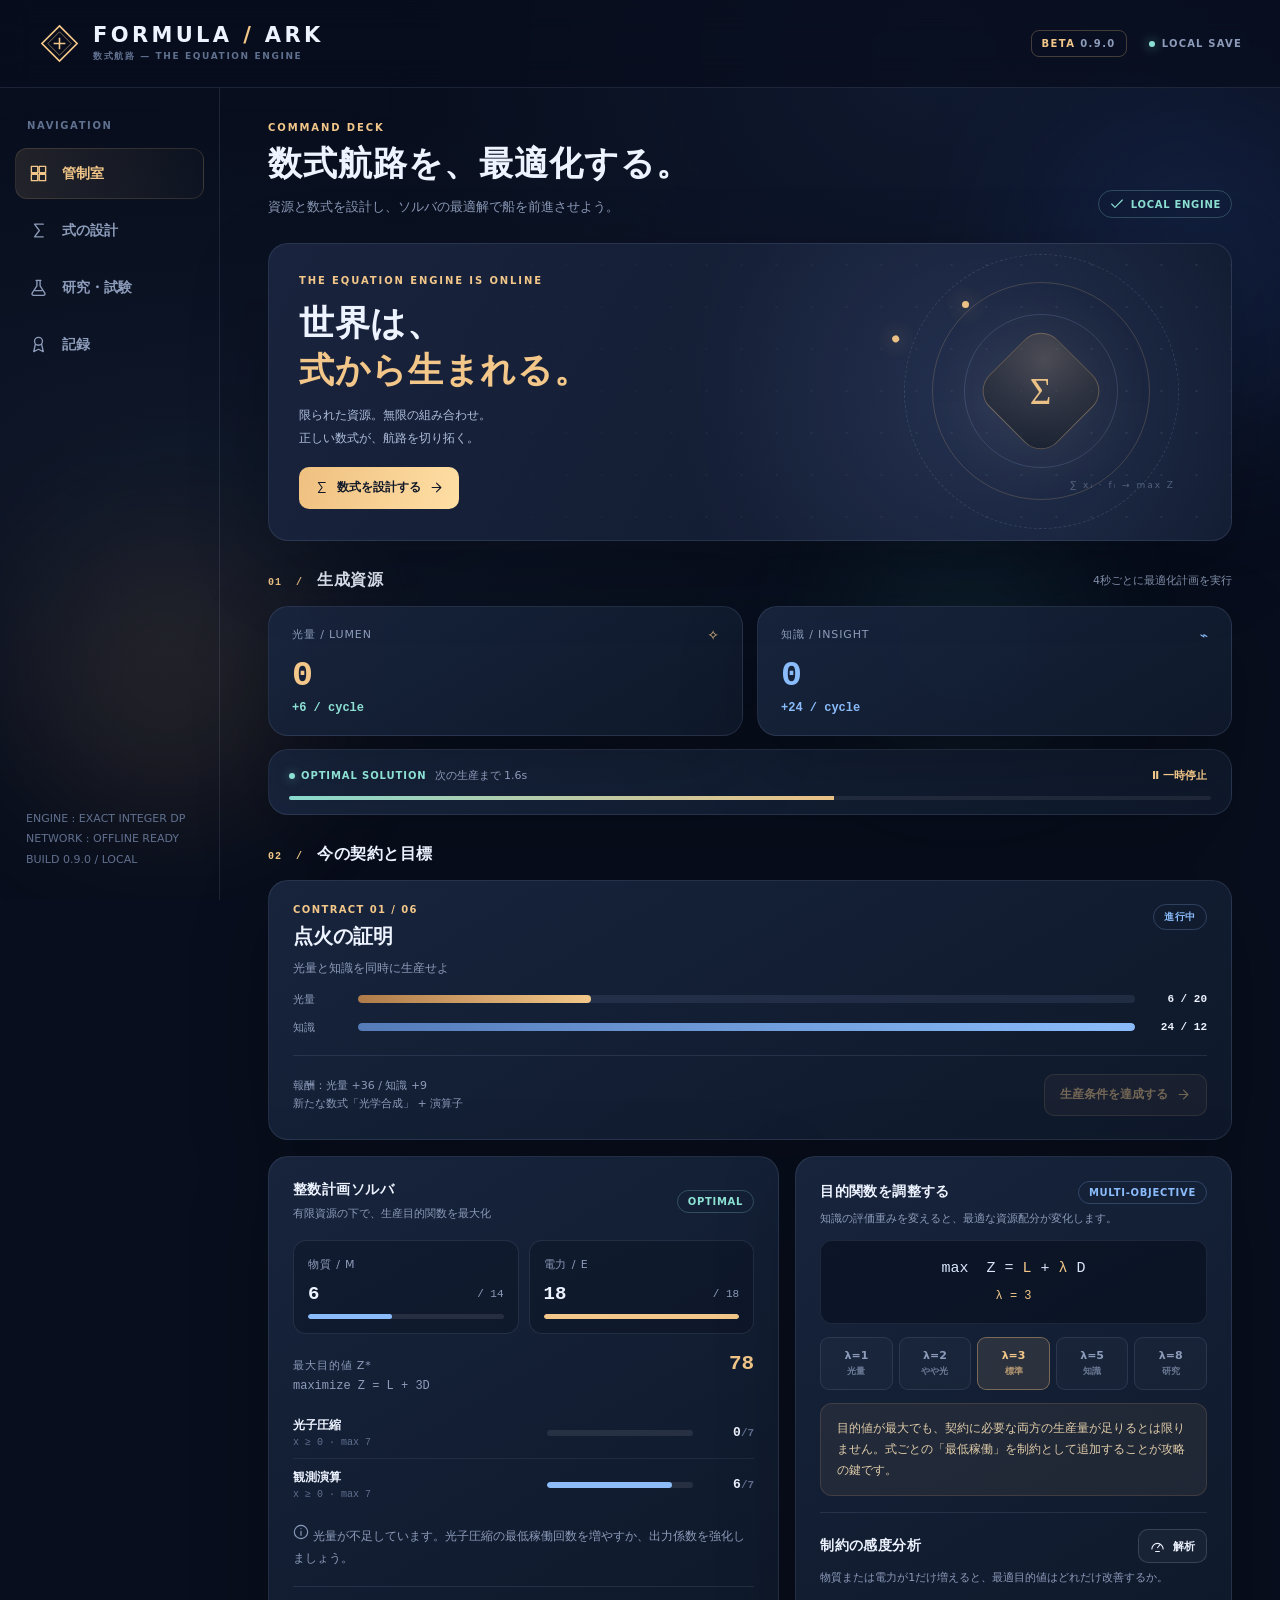
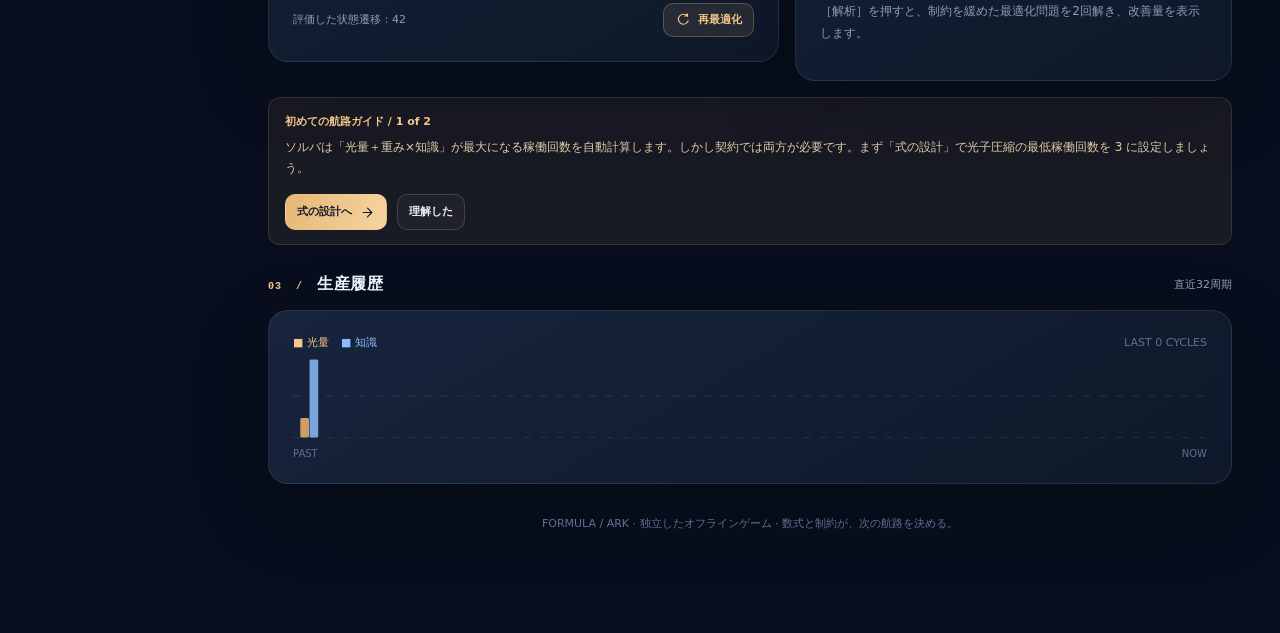
==== index.html @ 07067083 "Add files via upload" ====
<!doctype html>
<html lang="ja">
<head>
  <meta charset="utf-8">
  <meta name="viewport" content="width=device-width, initial-scale=1, viewport-fit=cover">
  <meta name="theme-color" content="#080e1d">
  <meta name="color-scheme" content="dark">
  <meta name="description" content="数式を構築し、整数最適化で生産する。オフラインで遊べる数式設計ゲーム。">
  <link rel="manifest" href="./manifest.webmanifest">
  <link rel="icon" type="image/png" href="./icons/icon-192.png">
  <link rel="apple-touch-icon" href="./icons/apple-touch-icon.png">
  <link rel="stylesheet" href="./styles.css">
  <title>FORMULA / ARK — 数式航路</title>
</head>
<body>
  <div class="ambient" aria-hidden="true"><span></span><span></span><span></span></div>
  <div id="app" class="shell">
    <header class="topbar">
      <div class="brand" aria-label="FORMULA ARK 数式航路">
        <div class="brand-symbol"><svg viewBox="0 0 44 44" fill="none" aria-hidden="true"><path d="M22 4 40 22 22 40 4 22 22 4Z" stroke="currentColor" stroke-width="1.7"/><path d="M22 10 34 22 22 34 10 22 22 10Z" stroke="currentColor" stroke-opacity=".52"/><path d="M22 16v12M16 22h12" stroke="currentColor" stroke-width="1.6"/></svg></div>
        <div class="brand-copy"><strong>FORMULA<span> / </span>ARK</strong><small>数式航路 — THE EQUATION ENGINE</small></div>
      </div>
      <div class="topbar-right"><span class="ver">BETA <span>0.9.0</span></span><span class="sync-status"><span class="sync-led"></span>LOCAL SAVE</span></div>
    </header>
    <div class="layout">
      <nav class="sidebar" id="side-nav" aria-label="メインメニュー"></nav>
      <main class="main" id="view" tabindex="-1"><div class="loading-message">航路を解析しています…</div></main>
    </div>
    <nav class="bottom-nav" id="bottom-nav" aria-label="モバイルメニュー"></nav>
  </div>
  <div id="toast-stack" class="toast-stack" aria-live="polite" aria-atomic="false"></div>
  <div id="overlay-root"></div>
  <script src="./core.js"></script>
  <script src="./main.js"></script>
</body>
</html>
---- styles.css ----
:root{--bg:#080e1d;--panel:#111b30;--panel-hi:#16233a;--panel-deep:#0d1629;--ink:#edf3ff;--muted:#8d9cba;--faint:#60708f;--line:rgba(176,196,239,.12);--gold:#f3c789;--gold-strong:#ffdfaa;--blue:#8abcfb;--mint:#8de0d4;--rose:#f5a4aa;--violet:#c7aeff;--radius:20px;--shadow:0 24px 80px rgba(0,0,0,.24)}
*{box-sizing:border-box}html{scroll-behavior:smooth}body{margin:0;min-height:100svh;background:var(--bg);color:var(--ink);font-family:-apple-system,BlinkMacSystemFont,"Hiragino Kaku Gothic ProN","Yu Gothic",Meiryo,system-ui,sans-serif;font-size:14px;-webkit-font-smoothing:antialiased}button,input{font:inherit}button{cursor:pointer}button:disabled{cursor:not-allowed;opacity:.44}button,a{-webkit-tap-highlight-color:transparent}button:focus-visible,a:focus-visible,input:focus-visible{outline:2px solid var(--gold);outline-offset:3px}::selection{background:rgba(243,199,137,.3)}.ambient{position:fixed;inset:0;pointer-events:none;overflow:hidden;z-index:-1;background:radial-gradient(ellipse at 73% 6%,rgba(64,92,158,.14),transparent 42%),radial-gradient(ellipse at 15% 50%,rgba(56,83,122,.13),transparent 55%)}.ambient span{position:absolute;border-radius:50%;filter:blur(80px);opacity:.17}.ambient span:nth-child(1){width:350px;height:350px;background:#335ab7;top:10%;right:-100px}.ambient span:nth-child(2){width:280px;height:280px;background:#ac8457;bottom:10%;left:2%}.ambient span:nth-child(3){width:170px;height:170px;background:#44c9c8;bottom:20%;right:18%}
.shell{max-width:1490px;margin:0 auto}.topbar{height:88px;padding:0 38px;display:flex;align-items:center;justify-content:space-between;border-bottom:1px solid var(--line);background:rgba(8,14,29,.7);backdrop-filter:blur(16px);position:sticky;top:0;z-index:20}.brand{display:flex;align-items:center;gap:12px}.brand-symbol{width:43px;height:43px;display:grid;place-items:center;color:var(--gold)}.brand-symbol svg{width:43px;height:43px}.brand-copy{display:flex;flex-direction:column;gap:4px}.brand-copy strong{font-size:21px;letter-spacing:.16em;font-weight:750;line-height:1}.brand-copy strong span{color:var(--gold)}.brand-copy small{font-size:9px;font-weight:700;letter-spacing:.18em;color:var(--faint)}.topbar-right{display:flex;gap:22px;align-items:center}.ver{font-size:10px;font-weight:800;color:var(--gold);letter-spacing:.14em;border:1px solid rgba(243,199,137,.25);border-radius:8px;padding:7px 10px}.ver span{color:var(--muted)}.sync-status{display:flex;align-items:center;gap:7px;font-size:10px;letter-spacing:.12em;font-weight:800;color:var(--muted)}.sync-led{width:6px;height:6px;border-radius:100%;background:var(--mint);box-shadow:0 0 12px rgba(141,224,212,.7)}
.layout{display:grid;grid-template-columns:220px minmax(0,1fr);min-height:calc(100svh - 88px)}.sidebar{border-right:1px solid var(--line);padding:32px 15px;position:sticky;top:88px;height:calc(100svh - 88px)}.side-caption{margin:0 12px 17px;font-size:10px;letter-spacing:.16em;color:var(--faint);font-weight:800}.side-link{display:flex;align-items:center;gap:14px;border:1px solid transparent;background:transparent;color:var(--muted);width:100%;text-align:left;border-radius:12px;padding:15px 13px;margin-bottom:6px;font-weight:650;transition:background .2s,color .2s}.side-link svg{width:19px;height:19px}.side-link.active{border-color:rgba(243,199,137,.14);color:var(--gold);background:linear-gradient(90deg,rgba(243,199,137,.11),rgba(243,199,137,.025))}.side-link:not(.active):hover{background:rgba(255,255,255,.04);color:var(--ink)}.side-footer{position:absolute;bottom:30px;left:26px;right:22px;color:var(--faint);font-size:11px;line-height:1.85}.bottom-nav{display:none}.main{min-width:0;padding:34px 35px 100px;max-width:1250px;width:100%}.loading-message{padding:80px 0;color:var(--muted);text-align:center}
.eyebrow{color:var(--gold);font-size:10px;font-weight:800;letter-spacing:.19em;text-transform:uppercase}.page-head{display:flex;justify-content:space-between;align-items:flex-end;gap:16px;margin:0 0 25px}.page-head h1{font-size:clamp(25px,3vw,34px);font-weight:750;letter-spacing:.03em;margin:8px 0 0}.page-head p{margin:9px 0 0;color:var(--muted);font-size:13px;line-height:1.7}.page-head .head-aside{text-align:right}.mono{font-family:ui-monospace,SFMono-Regular,Menlo,Consolas,monospace;font-variant-numeric:tabular-nums}.tiny{font-size:11px}.small{font-size:12px}.muted{color:var(--muted)}.faint{color:var(--faint)}.gold{color:var(--gold)}.blue{color:var(--blue)}.mint{color:var(--mint)}.rose{color:var(--rose)}.right{text-align:right}.label{color:var(--muted);font-size:11px;letter-spacing:.08em}.caption{color:var(--muted);font-size:12px;line-height:1.75}.section-title{display:flex;justify-content:space-between;align-items:center;gap:10px;margin:29px 0 15px}.section-title h2{font-size:16px;letter-spacing:.035em;font-weight:720;margin:0}.section-title .index{color:var(--gold);font-size:10px;font-family:ui-monospace,monospace;letter-spacing:.1em}.section-title>small{color:var(--muted);font-size:11px}.flex{display:flex}.between{justify-content:space-between}.center{align-items:center}.gap8{gap:8px}.gap12{gap:12px}.wrap{flex-wrap:wrap}.divider{height:1px;background:var(--line);margin:16px 0}.pill{display:inline-flex;align-items:center;gap:6px;border-radius:100px;padding:5px 10px;border:1px solid rgba(243,199,137,.2);font-weight:700;font-size:10px;color:var(--gold);letter-spacing:.07em}.pill.cool{color:var(--blue);border-color:rgba(138,188,251,.24)}.pill.good{color:var(--mint);border-color:rgba(141,224,212,.25)}.pill.warn{color:var(--rose);border-color:rgba(245,164,170,.25)}
.panel{background:linear-gradient(150deg,rgba(25,38,63,.92),rgba(15,25,43,.92));border:1px solid var(--line);border-radius:var(--radius);box-shadow:var(--shadow);overflow:hidden}.panel-inner{padding:22px}.panel-title{margin:0;font-size:14px;font-weight:720;letter-spacing:.03em}.panel-sub{color:var(--muted);font-size:11px;line-height:1.6;margin-top:6px}.split{display:grid;grid-template-columns:1.17fr 1fr;gap:16px}.grid-2{display:grid;grid-template-columns:repeat(2,minmax(0,1fr));gap:14px}.grid-3{display:grid;grid-template-columns:repeat(3,minmax(0,1fr));gap:14px}.stat-card{padding:20px 23px}.stat-card .stat-value{font-size:clamp(25px,3vw,35px);font-weight:750;letter-spacing:-.035em;line-height:1.22;margin:12px 0 4px;white-space:nowrap;overflow:hidden;text-overflow:ellipsis}.stat-hero{font-size:26px;font-weight:750;line-height:1.3;letter-spacing:-.02em}.stat-card .rate{font-size:12px;color:var(--mint);font-weight:700}.stat-card .rate.data{color:var(--blue)}
.hero{min-height:276px;display:flex;position:relative;isolation:isolate;background:radial-gradient(circle at 75% 53%,rgba(88,109,167,.27),transparent 42%),linear-gradient(119deg,#19233d 0%,#111b30 75%);overflow:hidden}.hero:before{content:"";position:absolute;inset:0;background-image:radial-gradient(circle,#c9d5ee 1px,transparent 1.3px);background-size:35px 42px;opacity:.09;mask-image:linear-gradient(to right,transparent,black)}.hero-content{padding:31px 30px;position:relative;z-index:2;max-width:62%;display:flex;flex-direction:column;align-items:flex-start}.hero h1{font-size:clamp(24px,2.7vw,35px);line-height:1.36;letter-spacing:.02em;margin:14px 0 10px;font-weight:740}.hero h1 span{color:var(--gold)}.hero p{font-size:12px;color:#afbfdd;line-height:1.9;margin:0 0 17px}.orbit{position:absolute;width:310px;height:310px;right:8px;top:-8px;display:grid;place-items:center;opacity:.96}.orbit-ring{border:1px solid rgba(172,197,243,.17);border-radius:50%;position:absolute;animation:orbitturn 35s linear infinite}.orbit-ring.r1{width:275px;height:275px;transform:rotate(-28deg);border-style:dashed}.orbit-ring.r2{width:218px;height:218px;border-color:rgba(243,199,137,.2);animation-duration:24s;animation-direction:reverse}.orbit-ring.r3{width:154px;height:154px;border-color:rgba(172,197,243,.18)}.orbit-ring.r2:before,.orbit-ring.r1:after{content:"";position:absolute;width:7px;height:7px;border-radius:50%;background:var(--gold);top:18px;left:29px;box-shadow:0 0 20px rgba(243,199,137,.9)}.orbit-core{height:96px;width:96px;display:grid;place-items:center;border-radius:23px;border:1px solid rgba(243,199,137,.32);background:radial-gradient(circle at 30% 24%,rgba(243,199,137,.21),rgba(15,25,43,.93));transform:rotate(45deg);box-shadow:0 0 85px rgba(243,199,137,.13),inset 0 0 40px rgba(243,199,137,.05)}.orbit-core b{transform:rotate(-45deg);font-size:37px;color:var(--gold);font-weight:400;font-family:Georgia,serif}.orbit-small{position:absolute;bottom:56px;right:21px;color:rgba(198,218,250,.35);font-size:9px;letter-spacing:.22em}.hero-button{color:#101829!important;background:linear-gradient(110deg,#efc080,#ffdfa5)!important;border:0!important;font-weight:800!important}.hero-button:hover{filter:brightness(1.07)}@keyframes orbitturn{to{transform:rotate(360deg)}}
.btn{border:1px solid rgba(185,201,230,.2);background:rgba(255,255,255,.035);border-radius:10px;color:var(--ink);font-size:12px;font-weight:680;padding:11px 15px;min-height:42px;display:inline-flex;align-items:center;justify-content:center;gap:8px;transition:.18s background,.18s transform,.18s border-color}.btn:hover:not(:disabled){background:rgba(255,255,255,.08);border-color:rgba(243,199,137,.35);transform:translateY(-1px)}.btn:active{transform:translateY(0)}.btn.primary{background:linear-gradient(110deg,#e6b777,#f6d49e);color:#11192a;border-color:transparent}.btn.primary:hover{background:#ffe0aa}.btn.soft{background:rgba(243,199,137,.1);color:var(--gold);border-color:rgba(243,199,137,.26)}.btn.danger{color:var(--rose);border-color:rgba(245,164,170,.3)}.btn.sm{min-height:34px;padding:7px 11px;font-size:11px}.btn.full{width:100%}.btn-icon{width:16px;height:16px;stroke:currentColor;flex:none}.btn .btn-icon{width:15px;height:15px}.mini-action{border:0;background:transparent;color:var(--gold);font-size:11px;font-weight:700;cursor:pointer;padding:4px}.mini-action:hover{text-decoration:underline}.tick-progress{background:rgba(255,255,255,.07);height:4px;border-radius:100px;overflow:hidden}.tick-progress>div{height:100%;width:0;background:linear-gradient(to right,var(--mint),var(--gold));transition:width .12s linear}.contract{padding:23px 24px}.contract-header{display:flex;gap:14px;align-items:flex-start;justify-content:space-between}.mission-step{color:var(--gold);font-weight:800;font-size:10px;letter-spacing:.14em}.mission-title{font-size:20px;font-weight:750;margin:8px 0 8px}.mission-desc{color:var(--muted);font-size:12px;line-height:1.7}.progress-row{display:grid;grid-template-columns:55px 1fr auto;align-items:center;gap:10px;margin:13px 0 8px}.progress-row .progress-name{font-size:11px;color:var(--muted)}.progress-track{height:8px;border-radius:20px;background:rgba(180,202,255,.095);overflow:hidden}.progress-fill{display:block;background:linear-gradient(90deg,#af7b49,var(--gold));height:100%;border-radius:inherit;transition:width .25s}.progress-fill.bluefill{background:linear-gradient(90deg,#557bb9,var(--blue))}.progress-value{font-size:11px;color:var(--ink);font-weight:650;font-variant-numeric:tabular-nums;min-width:62px;text-align:right}.contract-claim{display:flex;justify-content:space-between;align-items:center;gap:15px;margin-top:20px;padding-top:18px;border-top:1px solid var(--line)}.contract-claim .rewards{font-size:11px;color:var(--muted);line-height:1.65}.contract-done{background:rgba(141,224,212,.07);border:1px solid rgba(141,224,212,.22);padding:11px 13px;color:var(--mint);border-radius:11px;font-size:12px;line-height:1.6}.explanation{padding:14px 16px;background:rgba(243,199,137,.065);border:1px solid rgba(243,199,137,.14);border-radius:12px;color:#e0cda9;font-size:12px;line-height:1.75}.explanation .title{color:var(--gold);font-weight:800;font-size:11px;margin-bottom:6px}
.budget{display:grid;grid-template-columns:1fr 1fr;gap:10px;margin:18px 0}.budget-chip{padding:14px;border:1px solid var(--line);border-radius:13px;background:rgba(7,13,24,.26)}.budget-chip .big{display:flex;justify-content:space-between;align-items:center;margin:11px 0 9px;font-size:19px;font-weight:750}.budget-chip .big small{font-size:11px;color:var(--muted);font-weight:400}.small-track{height:5px;background:rgba(255,255,255,.09);border-radius:8px;overflow:hidden}.small-track b{display:block;height:100%;border-radius:8px;background:var(--blue)}.budget-chip:nth-child(2) .small-track b{background:var(--gold)}.plan-headline{display:flex;justify-content:space-between;align-items:baseline;margin-bottom:4px;gap:10px}.score{color:var(--gold);font-size:21px;font-weight:800}.plan-list{margin-top:14px}.plan-line{display:grid;grid-template-columns:minmax(0,1fr) minmax(55px,.6fr) 50px;gap:11px;align-items:center;padding:10px 0;border-bottom:1px solid rgba(197,211,242,.075)}.plan-line:last-child{border:0}.plan-line .formula-name{font-size:12px;font-weight:680;white-space:nowrap;overflow:hidden;text-overflow:ellipsis}.plan-line .formula-sub{font-size:10px;color:var(--faint);margin-top:3px}.planbar{height:6px;border-radius:20px;background:rgba(255,255,255,.085);overflow:hidden}.planbar b{display:block;height:100%;background:var(--bar-color,var(--gold));border-radius:inherit}.plan-num{text-align:right;font-size:13px;font-weight:800}.opt-badge{display:flex;gap:6px;align-items:center;font-size:10px;color:var(--mint);font-weight:800;letter-spacing:.09em}.opt-badge:before{content:"";width:6px;height:6px;background:var(--mint);border-radius:50%;box-shadow:0 0 10px rgba(141,224,212,.5)}.weight-tabs{display:grid;grid-template-columns:repeat(5,1fr);gap:6px;margin:13px 0}.weight-chip{padding:11px 6px;text-align:center;border-radius:9px;background:rgba(255,255,255,.025);border:1px solid var(--line);color:var(--muted);font-size:11px;font-weight:700;min-height:44px}.weight-chip.active{color:var(--gold);background:rgba(243,199,137,.11);border-color:rgba(243,199,137,.38)}.weight-chip small{display:block;font-size:9px;margin-top:3px;opacity:.7}.hint{margin-top:14px;color:var(--muted);font-size:12px;line-height:1.8}.chart-box{height:94px;padding:2px 0 0}.chart-svg{width:100%;height:100%}.history-labels{display:flex;justify-content:space-between;color:var(--faint);font-size:10px;margin-top:4px}.margin-line{display:grid;grid-template-columns:1fr 1fr;gap:10px;margin:10px 0}.margin-stat{border:1px solid var(--line);background:rgba(7,13,24,.25);border-radius:12px;padding:14px}.margin-stat strong{font-size:23px;display:block;margin:5px 0;color:var(--gold)}
.formula-layout{display:grid;grid-template-columns:minmax(0,.88fr) minmax(0,1.12fr);gap:18px;align-items:start}.formula-list{display:grid;gap:9px}.formula-choice{position:relative;display:flex;align-items:center;gap:13px;width:100%;text-align:left;border-radius:15px;border:1px solid var(--line);background:linear-gradient(120deg,rgba(24,38,63,.75),rgba(15,24,43,.85));color:var(--ink);padding:13px 14px;min-height:79px}.formula-choice.active{border-color:rgba(243,199,137,.53);box-shadow:inset 0 0 25px rgba(243,199,137,.045)}.formula-choice.locked{opacity:.46}.formula-sigil{width:49px;height:49px;border-radius:13px;display:grid;place-items:center;background:var(--sigil-bg);font-size:29px;flex:none;color:var(--sigil-color);font-family:Georgia,serif;border:1px solid rgba(255,255,255,.06)}.formula-choice .choice-name{font-size:14px;font-weight:750}.formula-choice .choice-en{font-size:9px;color:var(--faint);margin-top:4px;letter-spacing:.13em}.formula-choice .choice-stat{margin-left:auto;text-align:right}.formula-choice .choice-stat strong{font-size:17px;color:var(--gold)}.formula-choice .choice-stat small{display:block;color:var(--muted);font-size:10px}.editor-top{padding:22px 23px 16px;background:radial-gradient(circle at 90% 0%,rgba(243,199,137,.07),transparent 50%)}.editor-head{display:flex;gap:14px;align-items:center}.editor-sigil{width:62px;height:62px;border-radius:17px;display:grid;place-items:center;background:var(--sigil-bg);color:var(--sigil-color);font-family:Georgia,serif;font-size:36px;border:1px solid rgba(255,255,255,.08)}.editor-head h2{font-size:21px;margin:5px 0 4px}.equation{margin:17px 0 0;padding:14px 10px;border-radius:12px;background:rgba(7,14,26,.55);border:1px solid rgba(181,203,245,.1);font:15px/1.8 ui-monospace,SFMono-Regular,Consolas,monospace;text-align:center;overflow-wrap:anywhere;color:#dae6fc}.equation span{color:var(--gold)}.formula-editor{padding:19px 22px 23px}.min-control{display:flex;justify-content:space-between;align-items:center;gap:10px;padding:12px 0}.stepper{display:flex;align-items:center;gap:6px;background:rgba(5,10,22,.44);border-radius:11px;border:1px solid var(--line);padding:4px}.stepper button{border:0;background:rgba(255,255,255,.07);height:34px;width:34px;border-radius:7px;color:var(--ink);font-size:18px}.stepper button:hover{background:rgba(243,199,137,.15)}.stepper strong{display:block;min-width:33px;text-align:center}.metrics-table{display:grid;grid-template-columns:1fr 1fr;gap:9px;margin:12px 0 16px}.metric{background:rgba(7,14,26,.36);border:1px solid var(--line);border-radius:11px;padding:11px 13px}.metric span{display:block;color:var(--muted);font-size:10px;margin-bottom:6px}.metric strong{font-size:17px}.chip-slots{display:grid;grid-template-columns:repeat(3,minmax(0,1fr));gap:9px;margin-top:14px}.slot{border:1px dashed rgba(243,199,137,.28);min-height:81px;background:rgba(243,199,137,.03);border-radius:12px;color:var(--gold);padding:9px;text-align:center;display:flex;flex-direction:column;justify-content:center;align-items:center;gap:6px;font-size:11px;font-weight:700}.slot.filled{border-style:solid;background:rgba(243,199,137,.09)}.slot.locked{opacity:.3;border-color:var(--line);pointer-events:none}.slot .slot-label{color:var(--faint);font-size:9px}.inventory{display:grid;grid-template-columns:repeat(2,minmax(0,1fr));gap:10px}.chip-item{min-height:102px;text-align:left;border-radius:12px;border:1px solid var(--line);padding:13px;background:rgba(10,20,34,.45);color:var(--ink)}.chip-item:hover:not(:disabled){border-color:rgba(243,199,137,.35);background:rgba(243,199,137,.05)}.chip-item .chip-head{display:flex;align-items:flex-start;justify-content:space-between;gap:4px}.chip-item strong{font-size:12px;line-height:1.4}.chip-item .symbol{font:17px ui-monospace,monospace;color:var(--gold);margin-bottom:7px}.chip-item .description{color:var(--muted);font-size:10px;line-height:1.5;margin-top:5px}.chip-qty{color:var(--mint);font-size:10px;white-space:nowrap}.chip-item.unowned{opacity:.35}.formula-how{margin-top:19px}.formula-how p{line-height:1.8;margin:6px 0;color:var(--muted);font-size:12px}
.research-grid{display:grid;grid-template-columns:repeat(2,minmax(0,1fr));gap:14px}.research-card{padding:20px;display:flex;flex-direction:column;gap:11px}.research-header{display:flex;align-items:center;justify-content:space-between}.research-icon{font-size:23px;color:var(--gold)}.research-lvl{font-size:11px;color:var(--muted)}.research-card h3{font-size:16px;margin:0}.research-card p{color:var(--muted);font-size:12px;line-height:1.7;margin:0;min-height:38px}.research-card .bottom{display:flex;justify-content:space-between;align-items:center;gap:8px;margin-top:auto}.price{font-size:12px;color:var(--gold);font-weight:720;line-height:1.8}.price .data{color:var(--blue)}.trial-list{display:grid;gap:12px}.trial-card{padding:18px 21px}.trial-top{display:flex;justify-content:space-between;gap:12px;align-items:flex-start}.trial-card h3{font-size:15px;margin:6px 0}.trial-body{display:grid;grid-template-columns:1fr auto;gap:12px;align-items:center;margin-top:14px}.trial-values{display:flex;flex-wrap:wrap;gap:7px}.trial-values span{border:1px solid var(--line);background:rgba(7,14,25,.35);border-radius:7px;padding:7px 9px;font-size:11px;color:var(--muted)}.trial-values b{color:var(--ink)}
.archive-grid{display:grid;grid-template-columns:repeat(3,minmax(0,1fr));gap:12px}.archive-stat{padding:23px}.archive-stat strong{display:block;font-size:26px;color:var(--gold);margin-top:9px}.achievements{display:grid;grid-template-columns:repeat(3,minmax(0,1fr));gap:9px}.achievement{border:1px solid var(--line);border-radius:12px;padding:14px;min-height:119px;background:rgba(255,255,255,.02)}.achievement.earned{background:rgba(243,199,137,.065);border-color:rgba(243,199,137,.2)}.achievement .ach-symbol{font-size:20px;color:var(--gold);margin-bottom:8px}.achievement:not(.earned) .ach-symbol{color:var(--faint)}.achievement strong{font-size:12px;display:block}.achievement p{font-size:10px;color:var(--muted);line-height:1.5;margin:5px 0 0}.activity{list-style:none;margin:0;padding:0}.activity li{display:flex;gap:13px;padding:13px 0;border-bottom:1px solid var(--line);font-size:12px;color:var(--muted);line-height:1.65}.activity li:last-child{border-bottom:0}.activity li:before{content:'◈';color:var(--gold);font-size:12px}.guide{padding:21px 23px}.guide-step{display:flex;align-items:flex-start;gap:13px;padding:13px 0;border-bottom:1px solid var(--line)}.guide-step:last-child{border:0}.guide-number{width:28px;height:28px;display:grid;place-items:center;border-radius:9px;background:rgba(243,199,137,.12);color:var(--gold);font-weight:800;flex:none}.guide-step strong{font-size:13px}.guide-step p{color:var(--muted);font-size:11px;line-height:1.75;margin:4px 0 0}.danger-zone{padding:20px;border:1px solid rgba(245,164,170,.18);border-radius:15px;background:rgba(245,164,170,.03)}.danger-zone p{color:var(--muted);font-size:12px;line-height:1.6;margin:7px 0 15px}.footer-note{color:var(--faint);font-size:11px;line-height:1.8;margin-top:30px;text-align:center}
.toast-stack{position:fixed;bottom:22px;right:25px;z-index:60;display:grid;gap:8px;pointer-events:none}.toast{background:#24354a;border:1px solid rgba(243,199,137,.35);padding:14px 18px;color:var(--ink);border-radius:12px;box-shadow:0 12px 50px #0009;font-size:12px;line-height:1.7;max-width:360px;animation:toastIn .2s ease both}.toast.success{border-color:rgba(141,224,212,.35)}.toast.error{border-color:rgba(245,164,170,.45)}@keyframes toastIn{from{transform:translateY(10px);opacity:0}to{transform:translateY(0);opacity:1}}.overlay{position:fixed;inset:0;z-index:80;background:rgba(2,6,15,.72);backdrop-filter:blur(7px);display:flex;align-items:center;justify-content:center;padding:20px}.modal{width:min(550px,100%);max-height:min(85svh,750px);overflow:auto;background:#172238;border:1px solid rgba(243,199,137,.2);border-radius:20px;padding:23px;box-shadow:0 30px 150px #000a}.modal-header{display:flex;justify-content:space-between;align-items:center;gap:12px}.modal h2{margin:8px 0 8px;font-size:21px}.modal-close{height:36px;width:36px;border-radius:10px;border:1px solid var(--line);background:transparent;color:var(--ink);font-size:19px}.modal-chip-list{display:grid;gap:9px;margin:19px 0}.modal-chip{display:flex;align-items:center;justify-content:space-between;gap:12px;width:100%;background:rgba(255,255,255,.025);border:1px solid var(--line);border-radius:11px;padding:13px;color:var(--ink);text-align:left}.modal-chip:hover:not(:disabled){background:rgba(243,199,137,.09)}.modal-chip b{display:block;font-size:13px}.modal-chip p{font-size:11px;color:var(--muted);margin:5px 0 0;line-height:1.6}.modal-chip .chip-mark{font-size:18px;color:var(--gold);min-width:44px;text-align:right}.tutorial-cta{display:flex;gap:10px;margin-top:15px;flex-wrap:wrap}.trial-result{padding:12px;background:rgba(141,224,212,.08);border:1px solid rgba(141,224,212,.18);border-radius:11px;color:var(--mint);margin:13px 0;font-size:12px}
@media(min-width:1260px){.main{padding-left:48px;padding-right:48px}.hero{min-height:289px}.orbit{right:35px}.panel-inner{padding:24px}}
@media(max-width:1050px){.layout{grid-template-columns:72px minmax(0,1fr)}.sidebar{padding:24px 9px}.side-caption,.side-footer,.side-link span{display:none}.side-link{justify-content:center;padding:14px 0;gap:0}.main{padding:28px 24px 100px}.topbar{padding:0 24px}.orbit{right:-35px}.split{grid-template-columns:1fr 1fr}}
@media(max-width:740px){.topbar{height:67px;padding:0 16px}.brand-symbol,.brand-symbol svg{width:36px;height:36px}.brand{gap:8px}.brand-copy strong{font-size:17px;letter-spacing:.13em}.brand-copy small{font-size:7px;letter-spacing:.1em}.topbar-right{gap:9px}.sync-status{display:none}.ver{font-size:9px;padding:5px 7px}.layout{display:block;min-height:calc(100svh - 67px)}.sidebar{display:none}.main{padding:23px 14px calc(116px + env(safe-area-inset-bottom,0px))}.bottom-nav{display:grid;grid-template-columns:repeat(4,1fr);position:fixed;bottom:0;left:0;right:0;z-index:40;height:calc(69px + env(safe-area-inset-bottom,0px));padding:6px 7px env(safe-area-inset-bottom,0px);border-top:1px solid rgba(180,203,245,.14);background:rgba(10,17,33,.95);backdrop-filter:blur(22px)}.bottom-link{border:0;border-radius:10px;background:transparent;color:var(--muted);display:flex;flex-direction:column;align-items:center;justify-content:center;gap:3px;font-size:10px;font-weight:700}.bottom-link.active{color:var(--gold);background:rgba(243,199,137,.08)}.bottom-link svg{height:21px;width:21px}.page-head{margin-bottom:18px}.page-head h1{font-size:26px}.page-head .head-aside{display:none}.hero{min-height:240px}.hero-content{padding:24px 21px;max-width:72%}.hero h1{font-size:24px}.hero p{font-size:11px}.orbit{width:250px;height:250px;right:-102px;top:3px;opacity:.7}.orbit-ring.r1{width:230px;height:230px}.orbit-ring.r2{width:177px;height:177px}.orbit-ring.r3{width:125px;height:125px}.orbit-core{height:76px;width:76px}.orbit-small{display:none}.split{grid-template-columns:1fr}.section-title{margin:24px 0 12px}.stat-card{padding:16px}.stat-card .stat-value{font-size:27px}.panel-inner{padding:19px}.formula-layout{grid-template-columns:1fr}.formula-list{display:grid;grid-template-columns:repeat(2,minmax(0,1fr));gap:8px}.formula-choice{padding:10px;gap:8px;min-height:70px}.formula-sigil{height:38px;width:38px;font-size:22px}.formula-choice .choice-name{font-size:12px}.formula-choice .choice-en{font-size:7px}.formula-choice .choice-stat{display:none}.research-grid{grid-template-columns:1fr}.achievements{grid-template-columns:repeat(2,minmax(0,1fr))}.archive-grid{grid-template-columns:repeat(3,minmax(0,1fr));gap:8px}.archive-stat{padding:14px 10px}.archive-stat strong{font-size:19px}.trial-body{grid-template-columns:1fr}.trial-body .btn{width:100%}.toast-stack{left:13px;right:13px;bottom:calc(83px + env(safe-area-inset-bottom,0px))}.toast{max-width:100%}}
@media(max-width:370px){.main{padding-left:10px;padding-right:10px}.hero-content{max-width:78%}.hero h1{font-size:21px}.stat-card .stat-value{font-size:23px}.weight-tabs{gap:3px}.weight-chip{font-size:10px;padding:9px 3px}.formula-choice{gap:6px}.formula-choice .choice-en{font-size:6.5px}.chip-slots{gap:5px}.slot{padding:7px 3px;font-size:10px}.inventory{grid-template-columns:1fr 1fr}}
@media(prefers-reduced-motion:reduce){*,*:before,*:after{animation:none!important;scroll-behavior:auto!important;transition:none!important}}
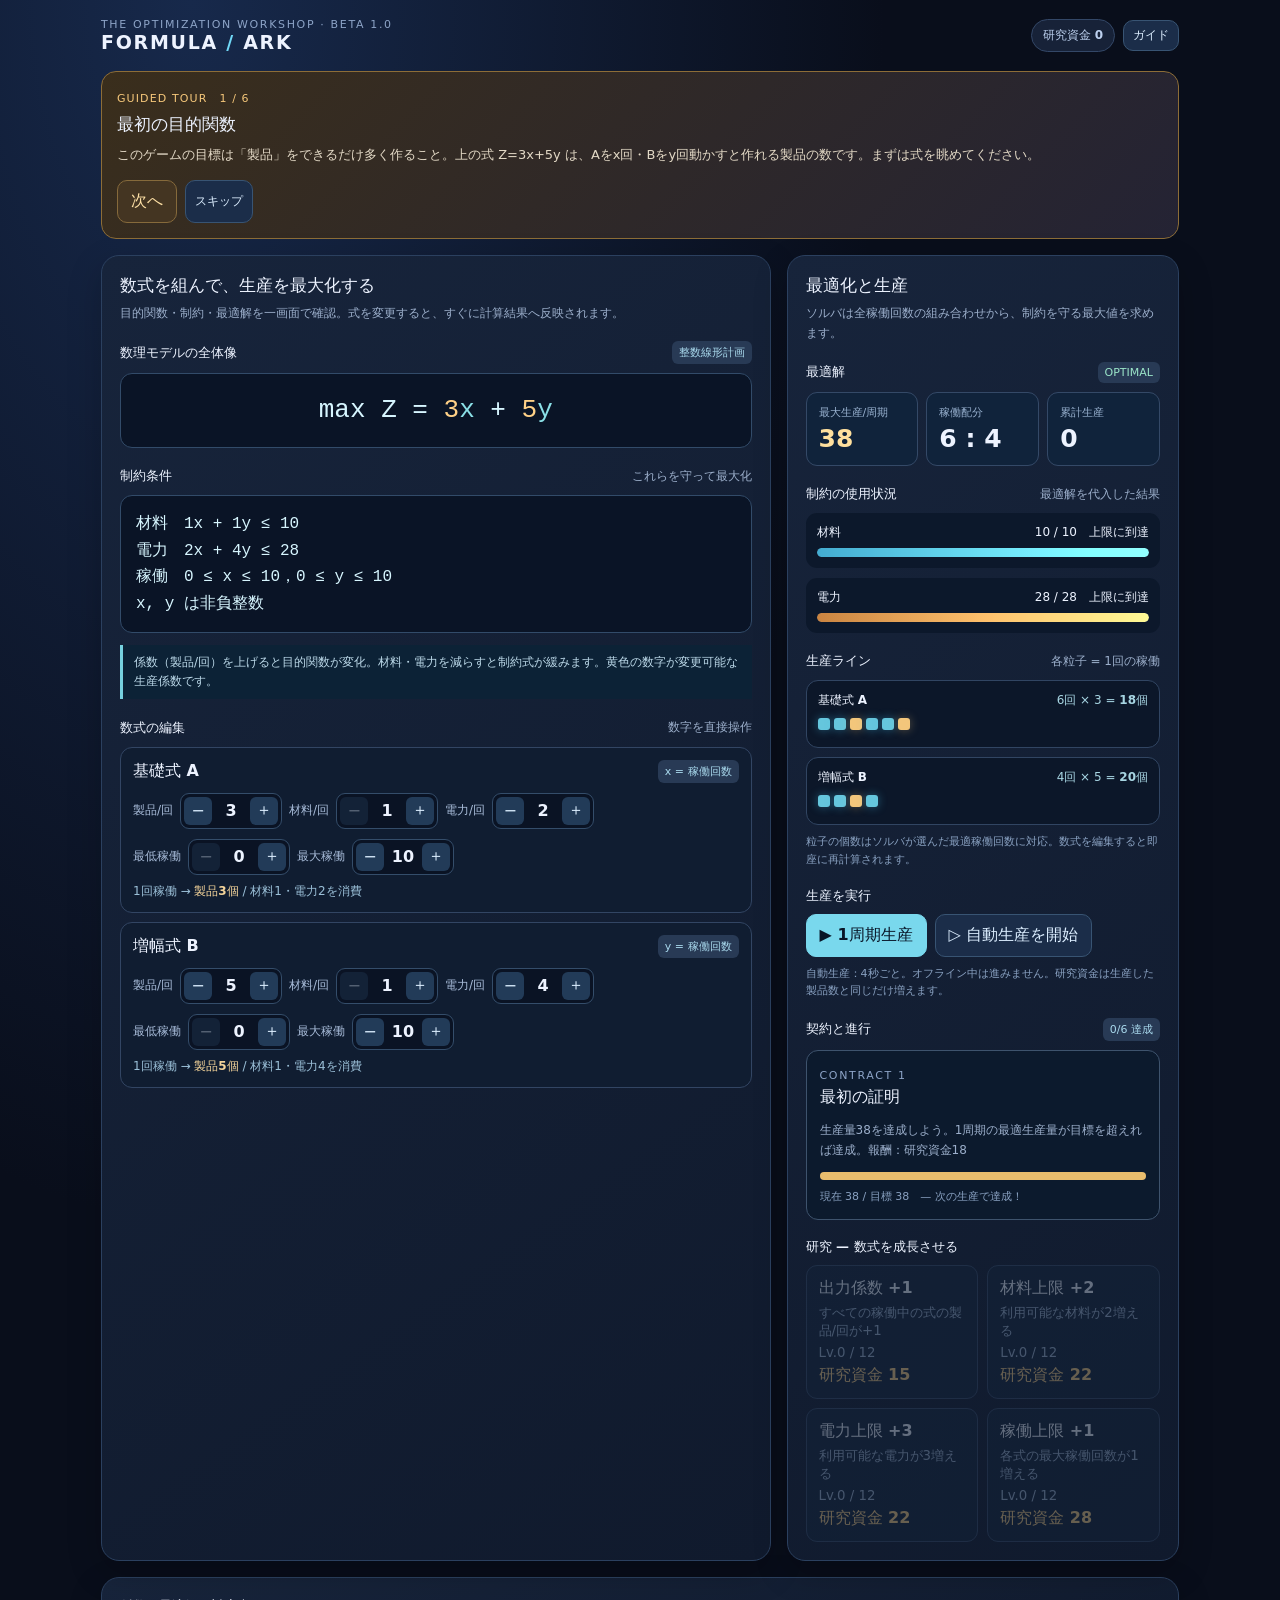
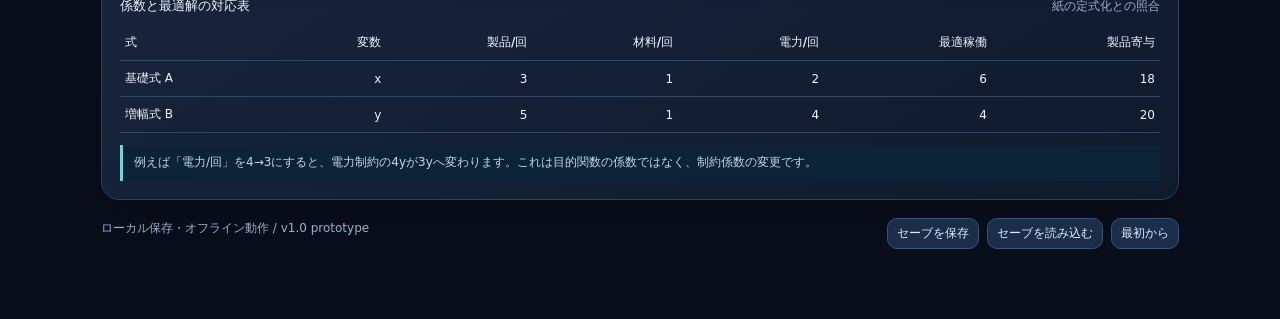
==== commit 48b92859: "Add files via upload" ====
--- a/index.html
+++ b/index.html
@@ -1,36 +1 @@
-<!doctype html>
-<html lang="ja">
-<head>
-  <meta charset="utf-8">
-  <meta name="viewport" content="width=device-width, initial-scale=1, viewport-fit=cover">
-  <meta name="theme-color" content="#080e1d">
-  <meta name="color-scheme" content="dark">
-  <meta name="description" content="数式を構築し、整数最適化で生産する。オフラインで遊べる数式設計ゲーム。">
-  <link rel="manifest" href="./manifest.webmanifest">
-  <link rel="icon" type="image/png" href="./icons/icon-192.png">
-  <link rel="apple-touch-icon" href="./icons/apple-touch-icon.png">
-  <link rel="stylesheet" href="./styles.css">
-  <title>FORMULA / ARK — 数式航路</title>
-</head>
-<body>
-  <div class="ambient" aria-hidden="true"><span></span><span></span><span></span></div>
-  <div id="app" class="shell">
-    <header class="topbar">
-      <div class="brand" aria-label="FORMULA ARK 数式航路">
-        <div class="brand-symbol"><svg viewBox="0 0 44 44" fill="none" aria-hidden="true"><path d="M22 4 40 22 22 40 4 22 22 4Z" stroke="currentColor" stroke-width="1.7"/><path d="M22 10 34 22 22 34 10 22 22 10Z" stroke="currentColor" stroke-opacity=".52"/><path d="M22 16v12M16 22h12" stroke="currentColor" stroke-width="1.6"/></svg></div>
-        <div class="brand-copy"><strong>FORMULA<span> / </span>ARK</strong><small>数式航路 — THE EQUATION ENGINE</small></div>
-      </div>
-      <div class="topbar-right"><span class="ver">BETA <span>0.9.0</span></span><span class="sync-status"><span class="sync-led"></span>LOCAL SAVE</span></div>
-    </header>
-    <div class="layout">
-      <nav class="sidebar" id="side-nav" aria-label="メインメニュー"></nav>
-      <main class="main" id="view" tabindex="-1"><div class="loading-message">航路を解析しています…</div></main>
-    </div>
-    <nav class="bottom-nav" id="bottom-nav" aria-label="モバイルメニュー"></nav>
-  </div>
-  <div id="toast-stack" class="toast-stack" aria-live="polite" aria-atomic="false"></div>
-  <div id="overlay-root"></div>
-  <script src="./core.js"></script>
-  <script src="./main.js"></script>
-</body>
-</html>
+<!doctype html><html lang="ja"><head><meta charset="utf-8"><meta name="viewport" content="width=device-width,initial-scale=1,viewport-fit=cover"><meta name="theme-color" content="#0a1020"><meta name="description" content="数式を組み立て、整数最適化を目で見て楽しむ生産パズル"><title>FORMULA / ARK — 数式工房</title><link rel="stylesheet" href="./styles.css"></head><body><div id="app"></div><script src="./core.js"></script><script src="./main.js"></script></body></html>
--- a/styles.css
+++ b/styles.css
@@ -1,18 +1 @@
-:root{--bg:#080e1d;--panel:#111b30;--panel-hi:#16233a;--panel-deep:#0d1629;--ink:#edf3ff;--muted:#8d9cba;--faint:#60708f;--line:rgba(176,196,239,.12);--gold:#f3c789;--gold-strong:#ffdfaa;--blue:#8abcfb;--mint:#8de0d4;--rose:#f5a4aa;--violet:#c7aeff;--radius:20px;--shadow:0 24px 80px rgba(0,0,0,.24)}
-*{box-sizing:border-box}html{scroll-behavior:smooth}body{margin:0;min-height:100svh;background:var(--bg);color:var(--ink);font-family:-apple-system,BlinkMacSystemFont,"Hiragino Kaku Gothic ProN","Yu Gothic",Meiryo,system-ui,sans-serif;font-size:14px;-webkit-font-smoothing:antialiased}button,input{font:inherit}button{cursor:pointer}button:disabled{cursor:not-allowed;opacity:.44}button,a{-webkit-tap-highlight-color:transparent}button:focus-visible,a:focus-visible,input:focus-visible{outline:2px solid var(--gold);outline-offset:3px}::selection{background:rgba(243,199,137,.3)}.ambient{position:fixed;inset:0;pointer-events:none;overflow:hidden;z-index:-1;background:radial-gradient(ellipse at 73% 6%,rgba(64,92,158,.14),transparent 42%),radial-gradient(ellipse at 15% 50%,rgba(56,83,122,.13),transparent 55%)}.ambient span{position:absolute;border-radius:50%;filter:blur(80px);opacity:.17}.ambient span:nth-child(1){width:350px;height:350px;background:#335ab7;top:10%;right:-100px}.ambient span:nth-child(2){width:280px;height:280px;background:#ac8457;bottom:10%;left:2%}.ambient span:nth-child(3){width:170px;height:170px;background:#44c9c8;bottom:20%;right:18%}
-.shell{max-width:1490px;margin:0 auto}.topbar{height:88px;padding:0 38px;display:flex;align-items:center;justify-content:space-between;border-bottom:1px solid var(--line);background:rgba(8,14,29,.7);backdrop-filter:blur(16px);position:sticky;top:0;z-index:20}.brand{display:flex;align-items:center;gap:12px}.brand-symbol{width:43px;height:43px;display:grid;place-items:center;color:var(--gold)}.brand-symbol svg{width:43px;height:43px}.brand-copy{display:flex;flex-direction:column;gap:4px}.brand-copy strong{font-size:21px;letter-spacing:.16em;font-weight:750;line-height:1}.brand-copy strong span{color:var(--gold)}.brand-copy small{font-size:9px;font-weight:700;letter-spacing:.18em;color:var(--faint)}.topbar-right{display:flex;gap:22px;align-items:center}.ver{font-size:10px;font-weight:800;color:var(--gold);letter-spacing:.14em;border:1px solid rgba(243,199,137,.25);border-radius:8px;padding:7px 10px}.ver span{color:var(--muted)}.sync-status{display:flex;align-items:center;gap:7px;font-size:10px;letter-spacing:.12em;font-weight:800;color:var(--muted)}.sync-led{width:6px;height:6px;border-radius:100%;background:var(--mint);box-shadow:0 0 12px rgba(141,224,212,.7)}
-.layout{display:grid;grid-template-columns:220px minmax(0,1fr);min-height:calc(100svh - 88px)}.sidebar{border-right:1px solid var(--line);padding:32px 15px;position:sticky;top:88px;height:calc(100svh - 88px)}.side-caption{margin:0 12px 17px;font-size:10px;letter-spacing:.16em;color:var(--faint);font-weight:800}.side-link{display:flex;align-items:center;gap:14px;border:1px solid transparent;background:transparent;color:var(--muted);width:100%;text-align:left;border-radius:12px;padding:15px 13px;margin-bottom:6px;font-weight:650;transition:background .2s,color .2s}.side-link svg{width:19px;height:19px}.side-link.active{border-color:rgba(243,199,137,.14);color:var(--gold);background:linear-gradient(90deg,rgba(243,199,137,.11),rgba(243,199,137,.025))}.side-link:not(.active):hover{background:rgba(255,255,255,.04);color:var(--ink)}.side-footer{position:absolute;bottom:30px;left:26px;right:22px;color:var(--faint);font-size:11px;line-height:1.85}.bottom-nav{display:none}.main{min-width:0;padding:34px 35px 100px;max-width:1250px;width:100%}.loading-message{padding:80px 0;color:var(--muted);text-align:center}
-.eyebrow{color:var(--gold);font-size:10px;font-weight:800;letter-spacing:.19em;text-transform:uppercase}.page-head{display:flex;justify-content:space-between;align-items:flex-end;gap:16px;margin:0 0 25px}.page-head h1{font-size:clamp(25px,3vw,34px);font-weight:750;letter-spacing:.03em;margin:8px 0 0}.page-head p{margin:9px 0 0;color:var(--muted);font-size:13px;line-height:1.7}.page-head .head-aside{text-align:right}.mono{font-family:ui-monospace,SFMono-Regular,Menlo,Consolas,monospace;font-variant-numeric:tabular-nums}.tiny{font-size:11px}.small{font-size:12px}.muted{color:var(--muted)}.faint{color:var(--faint)}.gold{color:var(--gold)}.blue{color:var(--blue)}.mint{color:var(--mint)}.rose{color:var(--rose)}.right{text-align:right}.label{color:var(--muted);font-size:11px;letter-spacing:.08em}.caption{color:var(--muted);font-size:12px;line-height:1.75}.section-title{display:flex;justify-content:space-between;align-items:center;gap:10px;margin:29px 0 15px}.section-title h2{font-size:16px;letter-spacing:.035em;font-weight:720;margin:0}.section-title .index{color:var(--gold);font-size:10px;font-family:ui-monospace,monospace;letter-spacing:.1em}.section-title>small{color:var(--muted);font-size:11px}.flex{display:flex}.between{justify-content:space-between}.center{align-items:center}.gap8{gap:8px}.gap12{gap:12px}.wrap{flex-wrap:wrap}.divider{height:1px;background:var(--line);margin:16px 0}.pill{display:inline-flex;align-items:center;gap:6px;border-radius:100px;padding:5px 10px;border:1px solid rgba(243,199,137,.2);font-weight:700;font-size:10px;color:var(--gold);letter-spacing:.07em}.pill.cool{color:var(--blue);border-color:rgba(138,188,251,.24)}.pill.good{color:var(--mint);border-color:rgba(141,224,212,.25)}.pill.warn{color:var(--rose);border-color:rgba(245,164,170,.25)}
-.panel{background:linear-gradient(150deg,rgba(25,38,63,.92),rgba(15,25,43,.92));border:1px solid var(--line);border-radius:var(--radius);box-shadow:var(--shadow);overflow:hidden}.panel-inner{padding:22px}.panel-title{margin:0;font-size:14px;font-weight:720;letter-spacing:.03em}.panel-sub{color:var(--muted);font-size:11px;line-height:1.6;margin-top:6px}.split{display:grid;grid-template-columns:1.17fr 1fr;gap:16px}.grid-2{display:grid;grid-template-columns:repeat(2,minmax(0,1fr));gap:14px}.grid-3{display:grid;grid-template-columns:repeat(3,minmax(0,1fr));gap:14px}.stat-card{padding:20px 23px}.stat-card .stat-value{font-size:clamp(25px,3vw,35px);font-weight:750;letter-spacing:-.035em;line-height:1.22;margin:12px 0 4px;white-space:nowrap;overflow:hidden;text-overflow:ellipsis}.stat-hero{font-size:26px;font-weight:750;line-height:1.3;letter-spacing:-.02em}.stat-card .rate{font-size:12px;color:var(--mint);font-weight:700}.stat-card .rate.data{color:var(--blue)}
-.hero{min-height:276px;display:flex;position:relative;isolation:isolate;background:radial-gradient(circle at 75% 53%,rgba(88,109,167,.27),transparent 42%),linear-gradient(119deg,#19233d 0%,#111b30 75%);overflow:hidden}.hero:before{content:"";position:absolute;inset:0;background-image:radial-gradient(circle,#c9d5ee 1px,transparent 1.3px);background-size:35px 42px;opacity:.09;mask-image:linear-gradient(to right,transparent,black)}.hero-content{padding:31px 30px;position:relative;z-index:2;max-width:62%;display:flex;flex-direction:column;align-items:flex-start}.hero h1{font-size:clamp(24px,2.7vw,35px);line-height:1.36;letter-spacing:.02em;margin:14px 0 10px;font-weight:740}.hero h1 span{color:var(--gold)}.hero p{font-size:12px;color:#afbfdd;line-height:1.9;margin:0 0 17px}.orbit{position:absolute;width:310px;height:310px;right:8px;top:-8px;display:grid;place-items:center;opacity:.96}.orbit-ring{border:1px solid rgba(172,197,243,.17);border-radius:50%;position:absolute;animation:orbitturn 35s linear infinite}.orbit-ring.r1{width:275px;height:275px;transform:rotate(-28deg);border-style:dashed}.orbit-ring.r2{width:218px;height:218px;border-color:rgba(243,199,137,.2);animation-duration:24s;animation-direction:reverse}.orbit-ring.r3{width:154px;height:154px;border-color:rgba(172,197,243,.18)}.orbit-ring.r2:before,.orbit-ring.r1:after{content:"";position:absolute;width:7px;height:7px;border-radius:50%;background:var(--gold);top:18px;left:29px;box-shadow:0 0 20px rgba(243,199,137,.9)}.orbit-core{height:96px;width:96px;display:grid;place-items:center;border-radius:23px;border:1px solid rgba(243,199,137,.32);background:radial-gradient(circle at 30% 24%,rgba(243,199,137,.21),rgba(15,25,43,.93));transform:rotate(45deg);box-shadow:0 0 85px rgba(243,199,137,.13),inset 0 0 40px rgba(243,199,137,.05)}.orbit-core b{transform:rotate(-45deg);font-size:37px;color:var(--gold);font-weight:400;font-family:Georgia,serif}.orbit-small{position:absolute;bottom:56px;right:21px;color:rgba(198,218,250,.35);font-size:9px;letter-spacing:.22em}.hero-button{color:#101829!important;background:linear-gradient(110deg,#efc080,#ffdfa5)!important;border:0!important;font-weight:800!important}.hero-button:hover{filter:brightness(1.07)}@keyframes orbitturn{to{transform:rotate(360deg)}}
-.btn{border:1px solid rgba(185,201,230,.2);background:rgba(255,255,255,.035);border-radius:10px;color:var(--ink);font-size:12px;font-weight:680;padding:11px 15px;min-height:42px;display:inline-flex;align-items:center;justify-content:center;gap:8px;transition:.18s background,.18s transform,.18s border-color}.btn:hover:not(:disabled){background:rgba(255,255,255,.08);border-color:rgba(243,199,137,.35);transform:translateY(-1px)}.btn:active{transform:translateY(0)}.btn.primary{background:linear-gradient(110deg,#e6b777,#f6d49e);color:#11192a;border-color:transparent}.btn.primary:hover{background:#ffe0aa}.btn.soft{background:rgba(243,199,137,.1);color:var(--gold);border-color:rgba(243,199,137,.26)}.btn.danger{color:var(--rose);border-color:rgba(245,164,170,.3)}.btn.sm{min-height:34px;padding:7px 11px;font-size:11px}.btn.full{width:100%}.btn-icon{width:16px;height:16px;stroke:currentColor;flex:none}.btn .btn-icon{width:15px;height:15px}.mini-action{border:0;background:transparent;color:var(--gold);font-size:11px;font-weight:700;cursor:pointer;padding:4px}.mini-action:hover{text-decoration:underline}.tick-progress{background:rgba(255,255,255,.07);height:4px;border-radius:100px;overflow:hidden}.tick-progress>div{height:100%;width:0;background:linear-gradient(to right,var(--mint),var(--gold));transition:width .12s linear}.contract{padding:23px 24px}.contract-header{display:flex;gap:14px;align-items:flex-start;justify-content:space-between}.mission-step{color:var(--gold);font-weight:800;font-size:10px;letter-spacing:.14em}.mission-title{font-size:20px;font-weight:750;margin:8px 0 8px}.mission-desc{color:var(--muted);font-size:12px;line-height:1.7}.progress-row{display:grid;grid-template-columns:55px 1fr auto;align-items:center;gap:10px;margin:13px 0 8px}.progress-row .progress-name{font-size:11px;color:var(--muted)}.progress-track{height:8px;border-radius:20px;background:rgba(180,202,255,.095);overflow:hidden}.progress-fill{display:block;background:linear-gradient(90deg,#af7b49,var(--gold));height:100%;border-radius:inherit;transition:width .25s}.progress-fill.bluefill{background:linear-gradient(90deg,#557bb9,var(--blue))}.progress-value{font-size:11px;color:var(--ink);font-weight:650;font-variant-numeric:tabular-nums;min-width:62px;text-align:right}.contract-claim{display:flex;justify-content:space-between;align-items:center;gap:15px;margin-top:20px;padding-top:18px;border-top:1px solid var(--line)}.contract-claim .rewards{font-size:11px;color:var(--muted);line-height:1.65}.contract-done{background:rgba(141,224,212,.07);border:1px solid rgba(141,224,212,.22);padding:11px 13px;color:var(--mint);border-radius:11px;font-size:12px;line-height:1.6}.explanation{padding:14px 16px;background:rgba(243,199,137,.065);border:1px solid rgba(243,199,137,.14);border-radius:12px;color:#e0cda9;font-size:12px;line-height:1.75}.explanation .title{color:var(--gold);font-weight:800;font-size:11px;margin-bottom:6px}
-.budget{display:grid;grid-template-columns:1fr 1fr;gap:10px;margin:18px 0}.budget-chip{padding:14px;border:1px solid var(--line);border-radius:13px;background:rgba(7,13,24,.26)}.budget-chip .big{display:flex;justify-content:space-between;align-items:center;margin:11px 0 9px;font-size:19px;font-weight:750}.budget-chip .big small{font-size:11px;color:var(--muted);font-weight:400}.small-track{height:5px;background:rgba(255,255,255,.09);border-radius:8px;overflow:hidden}.small-track b{display:block;height:100%;border-radius:8px;background:var(--blue)}.budget-chip:nth-child(2) .small-track b{background:var(--gold)}.plan-headline{display:flex;justify-content:space-between;align-items:baseline;margin-bottom:4px;gap:10px}.score{color:var(--gold);font-size:21px;font-weight:800}.plan-list{margin-top:14px}.plan-line{display:grid;grid-template-columns:minmax(0,1fr) minmax(55px,.6fr) 50px;gap:11px;align-items:center;padding:10px 0;border-bottom:1px solid rgba(197,211,242,.075)}.plan-line:last-child{border:0}.plan-line .formula-name{font-size:12px;font-weight:680;white-space:nowrap;overflow:hidden;text-overflow:ellipsis}.plan-line .formula-sub{font-size:10px;color:var(--faint);margin-top:3px}.planbar{height:6px;border-radius:20px;background:rgba(255,255,255,.085);overflow:hidden}.planbar b{display:block;height:100%;background:var(--bar-color,var(--gold));border-radius:inherit}.plan-num{text-align:right;font-size:13px;font-weight:800}.opt-badge{display:flex;gap:6px;align-items:center;font-size:10px;color:var(--mint);font-weight:800;letter-spacing:.09em}.opt-badge:before{content:"";width:6px;height:6px;background:var(--mint);border-radius:50%;box-shadow:0 0 10px rgba(141,224,212,.5)}.weight-tabs{display:grid;grid-template-columns:repeat(5,1fr);gap:6px;margin:13px 0}.weight-chip{padding:11px 6px;text-align:center;border-radius:9px;background:rgba(255,255,255,.025);border:1px solid var(--line);color:var(--muted);font-size:11px;font-weight:700;min-height:44px}.weight-chip.active{color:var(--gold);background:rgba(243,199,137,.11);border-color:rgba(243,199,137,.38)}.weight-chip small{display:block;font-size:9px;margin-top:3px;opacity:.7}.hint{margin-top:14px;color:var(--muted);font-size:12px;line-height:1.8}.chart-box{height:94px;padding:2px 0 0}.chart-svg{width:100%;height:100%}.history-labels{display:flex;justify-content:space-between;color:var(--faint);font-size:10px;margin-top:4px}.margin-line{display:grid;grid-template-columns:1fr 1fr;gap:10px;margin:10px 0}.margin-stat{border:1px solid var(--line);background:rgba(7,13,24,.25);border-radius:12px;padding:14px}.margin-stat strong{font-size:23px;display:block;margin:5px 0;color:var(--gold)}
-.formula-layout{display:grid;grid-template-columns:minmax(0,.88fr) minmax(0,1.12fr);gap:18px;align-items:start}.formula-list{display:grid;gap:9px}.formula-choice{position:relative;display:flex;align-items:center;gap:13px;width:100%;text-align:left;border-radius:15px;border:1px solid var(--line);background:linear-gradient(120deg,rgba(24,38,63,.75),rgba(15,24,43,.85));color:var(--ink);padding:13px 14px;min-height:79px}.formula-choice.active{border-color:rgba(243,199,137,.53);box-shadow:inset 0 0 25px rgba(243,199,137,.045)}.formula-choice.locked{opacity:.46}.formula-sigil{width:49px;height:49px;border-radius:13px;display:grid;place-items:center;background:var(--sigil-bg);font-size:29px;flex:none;color:var(--sigil-color);font-family:Georgia,serif;border:1px solid rgba(255,255,255,.06)}.formula-choice .choice-name{font-size:14px;font-weight:750}.formula-choice .choice-en{font-size:9px;color:var(--faint);margin-top:4px;letter-spacing:.13em}.formula-choice .choice-stat{margin-left:auto;text-align:right}.formula-choice .choice-stat strong{font-size:17px;color:var(--gold)}.formula-choice .choice-stat small{display:block;color:var(--muted);font-size:10px}.editor-top{padding:22px 23px 16px;background:radial-gradient(circle at 90% 0%,rgba(243,199,137,.07),transparent 50%)}.editor-head{display:flex;gap:14px;align-items:center}.editor-sigil{width:62px;height:62px;border-radius:17px;display:grid;place-items:center;background:var(--sigil-bg);color:var(--sigil-color);font-family:Georgia,serif;font-size:36px;border:1px solid rgba(255,255,255,.08)}.editor-head h2{font-size:21px;margin:5px 0 4px}.equation{margin:17px 0 0;padding:14px 10px;border-radius:12px;background:rgba(7,14,26,.55);border:1px solid rgba(181,203,245,.1);font:15px/1.8 ui-monospace,SFMono-Regular,Consolas,monospace;text-align:center;overflow-wrap:anywhere;color:#dae6fc}.equation span{color:var(--gold)}.formula-editor{padding:19px 22px 23px}.min-control{display:flex;justify-content:space-between;align-items:center;gap:10px;padding:12px 0}.stepper{display:flex;align-items:center;gap:6px;background:rgba(5,10,22,.44);border-radius:11px;border:1px solid var(--line);padding:4px}.stepper button{border:0;background:rgba(255,255,255,.07);height:34px;width:34px;border-radius:7px;color:var(--ink);font-size:18px}.stepper button:hover{background:rgba(243,199,137,.15)}.stepper strong{display:block;min-width:33px;text-align:center}.metrics-table{display:grid;grid-template-columns:1fr 1fr;gap:9px;margin:12px 0 16px}.metric{background:rgba(7,14,26,.36);border:1px solid var(--line);border-radius:11px;padding:11px 13px}.metric span{display:block;color:var(--muted);font-size:10px;margin-bottom:6px}.metric strong{font-size:17px}.chip-slots{display:grid;grid-template-columns:repeat(3,minmax(0,1fr));gap:9px;margin-top:14px}.slot{border:1px dashed rgba(243,199,137,.28);min-height:81px;background:rgba(243,199,137,.03);border-radius:12px;color:var(--gold);padding:9px;text-align:center;display:flex;flex-direction:column;justify-content:center;align-items:center;gap:6px;font-size:11px;font-weight:700}.slot.filled{border-style:solid;background:rgba(243,199,137,.09)}.slot.locked{opacity:.3;border-color:var(--line);pointer-events:none}.slot .slot-label{color:var(--faint);font-size:9px}.inventory{display:grid;grid-template-columns:repeat(2,minmax(0,1fr));gap:10px}.chip-item{min-height:102px;text-align:left;border-radius:12px;border:1px solid var(--line);padding:13px;background:rgba(10,20,34,.45);color:var(--ink)}.chip-item:hover:not(:disabled){border-color:rgba(243,199,137,.35);background:rgba(243,199,137,.05)}.chip-item .chip-head{display:flex;align-items:flex-start;justify-content:space-between;gap:4px}.chip-item strong{font-size:12px;line-height:1.4}.chip-item .symbol{font:17px ui-monospace,monospace;color:var(--gold);margin-bottom:7px}.chip-item .description{color:var(--muted);font-size:10px;line-height:1.5;margin-top:5px}.chip-qty{color:var(--mint);font-size:10px;white-space:nowrap}.chip-item.unowned{opacity:.35}.formula-how{margin-top:19px}.formula-how p{line-height:1.8;margin:6px 0;color:var(--muted);font-size:12px}
-.research-grid{display:grid;grid-template-columns:repeat(2,minmax(0,1fr));gap:14px}.research-card{padding:20px;display:flex;flex-direction:column;gap:11px}.research-header{display:flex;align-items:center;justify-content:space-between}.research-icon{font-size:23px;color:var(--gold)}.research-lvl{font-size:11px;color:var(--muted)}.research-card h3{font-size:16px;margin:0}.research-card p{color:var(--muted);font-size:12px;line-height:1.7;margin:0;min-height:38px}.research-card .bottom{display:flex;justify-content:space-between;align-items:center;gap:8px;margin-top:auto}.price{font-size:12px;color:var(--gold);font-weight:720;line-height:1.8}.price .data{color:var(--blue)}.trial-list{display:grid;gap:12px}.trial-card{padding:18px 21px}.trial-top{display:flex;justify-content:space-between;gap:12px;align-items:flex-start}.trial-card h3{font-size:15px;margin:6px 0}.trial-body{display:grid;grid-template-columns:1fr auto;gap:12px;align-items:center;margin-top:14px}.trial-values{display:flex;flex-wrap:wrap;gap:7px}.trial-values span{border:1px solid var(--line);background:rgba(7,14,25,.35);border-radius:7px;padding:7px 9px;font-size:11px;color:var(--muted)}.trial-values b{color:var(--ink)}
-.archive-grid{display:grid;grid-template-columns:repeat(3,minmax(0,1fr));gap:12px}.archive-stat{padding:23px}.archive-stat strong{display:block;font-size:26px;color:var(--gold);margin-top:9px}.achievements{display:grid;grid-template-columns:repeat(3,minmax(0,1fr));gap:9px}.achievement{border:1px solid var(--line);border-radius:12px;padding:14px;min-height:119px;background:rgba(255,255,255,.02)}.achievement.earned{background:rgba(243,199,137,.065);border-color:rgba(243,199,137,.2)}.achievement .ach-symbol{font-size:20px;color:var(--gold);margin-bottom:8px}.achievement:not(.earned) .ach-symbol{color:var(--faint)}.achievement strong{font-size:12px;display:block}.achievement p{font-size:10px;color:var(--muted);line-height:1.5;margin:5px 0 0}.activity{list-style:none;margin:0;padding:0}.activity li{display:flex;gap:13px;padding:13px 0;border-bottom:1px solid var(--line);font-size:12px;color:var(--muted);line-height:1.65}.activity li:last-child{border-bottom:0}.activity li:before{content:'◈';color:var(--gold);font-size:12px}.guide{padding:21px 23px}.guide-step{display:flex;align-items:flex-start;gap:13px;padding:13px 0;border-bottom:1px solid var(--line)}.guide-step:last-child{border:0}.guide-number{width:28px;height:28px;display:grid;place-items:center;border-radius:9px;background:rgba(243,199,137,.12);color:var(--gold);font-weight:800;flex:none}.guide-step strong{font-size:13px}.guide-step p{color:var(--muted);font-size:11px;line-height:1.75;margin:4px 0 0}.danger-zone{padding:20px;border:1px solid rgba(245,164,170,.18);border-radius:15px;background:rgba(245,164,170,.03)}.danger-zone p{color:var(--muted);font-size:12px;line-height:1.6;margin:7px 0 15px}.footer-note{color:var(--faint);font-size:11px;line-height:1.8;margin-top:30px;text-align:center}
-.toast-stack{position:fixed;bottom:22px;right:25px;z-index:60;display:grid;gap:8px;pointer-events:none}.toast{background:#24354a;border:1px solid rgba(243,199,137,.35);padding:14px 18px;color:var(--ink);border-radius:12px;box-shadow:0 12px 50px #0009;font-size:12px;line-height:1.7;max-width:360px;animation:toastIn .2s ease both}.toast.success{border-color:rgba(141,224,212,.35)}.toast.error{border-color:rgba(245,164,170,.45)}@keyframes toastIn{from{transform:translateY(10px);opacity:0}to{transform:translateY(0);opacity:1}}.overlay{position:fixed;inset:0;z-index:80;background:rgba(2,6,15,.72);backdrop-filter:blur(7px);display:flex;align-items:center;justify-content:center;padding:20px}.modal{width:min(550px,100%);max-height:min(85svh,750px);overflow:auto;background:#172238;border:1px solid rgba(243,199,137,.2);border-radius:20px;padding:23px;box-shadow:0 30px 150px #000a}.modal-header{display:flex;justify-content:space-between;align-items:center;gap:12px}.modal h2{margin:8px 0 8px;font-size:21px}.modal-close{height:36px;width:36px;border-radius:10px;border:1px solid var(--line);background:transparent;color:var(--ink);font-size:19px}.modal-chip-list{display:grid;gap:9px;margin:19px 0}.modal-chip{display:flex;align-items:center;justify-content:space-between;gap:12px;width:100%;background:rgba(255,255,255,.025);border:1px solid var(--line);border-radius:11px;padding:13px;color:var(--ink);text-align:left}.modal-chip:hover:not(:disabled){background:rgba(243,199,137,.09)}.modal-chip b{display:block;font-size:13px}.modal-chip p{font-size:11px;color:var(--muted);margin:5px 0 0;line-height:1.6}.modal-chip .chip-mark{font-size:18px;color:var(--gold);min-width:44px;text-align:right}.tutorial-cta{display:flex;gap:10px;margin-top:15px;flex-wrap:wrap}.trial-result{padding:12px;background:rgba(141,224,212,.08);border:1px solid rgba(141,224,212,.18);border-radius:11px;color:var(--mint);margin:13px 0;font-size:12px}
-@media(min-width:1260px){.main{padding-left:48px;padding-right:48px}.hero{min-height:289px}.orbit{right:35px}.panel-inner{padding:24px}}
-@media(max-width:1050px){.layout{grid-template-columns:72px minmax(0,1fr)}.sidebar{padding:24px 9px}.side-caption,.side-footer,.side-link span{display:none}.side-link{justify-content:center;padding:14px 0;gap:0}.main{padding:28px 24px 100px}.topbar{padding:0 24px}.orbit{right:-35px}.split{grid-template-columns:1fr 1fr}}
-@media(max-width:740px){.topbar{height:67px;padding:0 16px}.brand-symbol,.brand-symbol svg{width:36px;height:36px}.brand{gap:8px}.brand-copy strong{font-size:17px;letter-spacing:.13em}.brand-copy small{font-size:7px;letter-spacing:.1em}.topbar-right{gap:9px}.sync-status{display:none}.ver{font-size:9px;padding:5px 7px}.layout{display:block;min-height:calc(100svh - 67px)}.sidebar{display:none}.main{padding:23px 14px calc(116px + env(safe-area-inset-bottom,0px))}.bottom-nav{display:grid;grid-template-columns:repeat(4,1fr);position:fixed;bottom:0;left:0;right:0;z-index:40;height:calc(69px + env(safe-area-inset-bottom,0px));padding:6px 7px env(safe-area-inset-bottom,0px);border-top:1px solid rgba(180,203,245,.14);background:rgba(10,17,33,.95);backdrop-filter:blur(22px)}.bottom-link{border:0;border-radius:10px;background:transparent;color:var(--muted);display:flex;flex-direction:column;align-items:center;justify-content:center;gap:3px;font-size:10px;font-weight:700}.bottom-link.active{color:var(--gold);background:rgba(243,199,137,.08)}.bottom-link svg{height:21px;width:21px}.page-head{margin-bottom:18px}.page-head h1{font-size:26px}.page-head .head-aside{display:none}.hero{min-height:240px}.hero-content{padding:24px 21px;max-width:72%}.hero h1{font-size:24px}.hero p{font-size:11px}.orbit{width:250px;height:250px;right:-102px;top:3px;opacity:.7}.orbit-ring.r1{width:230px;height:230px}.orbit-ring.r2{width:177px;height:177px}.orbit-ring.r3{width:125px;height:125px}.orbit-core{height:76px;width:76px}.orbit-small{display:none}.split{grid-template-columns:1fr}.section-title{margin:24px 0 12px}.stat-card{padding:16px}.stat-card .stat-value{font-size:27px}.panel-inner{padding:19px}.formula-layout{grid-template-columns:1fr}.formula-list{display:grid;grid-template-columns:repeat(2,minmax(0,1fr));gap:8px}.formula-choice{padding:10px;gap:8px;min-height:70px}.formula-sigil{height:38px;width:38px;font-size:22px}.formula-choice .choice-name{font-size:12px}.formula-choice .choice-en{font-size:7px}.formula-choice .choice-stat{display:none}.research-grid{grid-template-columns:1fr}.achievements{grid-template-columns:repeat(2,minmax(0,1fr))}.archive-grid{grid-template-columns:repeat(3,minmax(0,1fr));gap:8px}.archive-stat{padding:14px 10px}.archive-stat strong{font-size:19px}.trial-body{grid-template-columns:1fr}.trial-body .btn{width:100%}.toast-stack{left:13px;right:13px;bottom:calc(83px + env(safe-area-inset-bottom,0px))}.toast{max-width:100%}}
-@media(max-width:370px){.main{padding-left:10px;padding-right:10px}.hero-content{max-width:78%}.hero h1{font-size:21px}.stat-card .stat-value{font-size:23px}.weight-tabs{gap:3px}.weight-chip{font-size:10px;padding:9px 3px}.formula-choice{gap:6px}.formula-choice .choice-en{font-size:6.5px}.chip-slots{gap:5px}.slot{padding:7px 3px;font-size:10px}.inventory{grid-template-columns:1fr 1fr}}
-@media(prefers-reduced-motion:reduce){*,*:before,*:after{animation:none!important;scroll-behavior:auto!important;transition:none!important}}
+:root{font-family:Inter,"Hiragino Kaku Gothic ProN","Yu Gothic",system-ui,sans-serif;color:#edf3ff;background:#090e1b;font-synthesis:none}*{box-sizing:border-box}body{margin:0;background:radial-gradient(ellipse at 15% 0%,#17294b 0%,transparent 45%),#090e1b;min-height:100vh}button,input{font:inherit}button{cursor:pointer}button:disabled{opacity:.38;cursor:not-allowed}button:focus-visible,input:focus-visible{outline:2px solid #77d9ff;outline-offset:2px}.wrap{max-width:1110px;margin:auto;padding:18px 16px 70px}.top{display:flex;justify-content:space-between;align-items:center;gap:12px;margin-bottom:18px}.brand{font-size:19px;letter-spacing:.09em;font-weight:850}.brand span{color:#70d8f6}.eyebrow{font-size:11px;color:#8da4c7;letter-spacing:.15em}.topright{display:flex;gap:8px;align-items:center}.pill{border:1px solid #334767;border-radius:30px;padding:7px 11px;font-size:12px;color:#bdd1ef;background:#172238}.btn{border:1px solid #385473;border-radius:10px;padding:10px 13px;color:#dceeff;background:#1b2d49;font-weight:650}.btn:hover{background:#284466}.btn.primary{color:#081527;background:#79d8ed;border-color:#79d8ed}.btn.gold{background:#443522;border-color:#866a3b;color:#ffe1a6}.btn.small{padding:6px 9px;font-size:12px}.btn:active{transform:translateY(1px)}.layout{display:grid;grid-template-columns:minmax(0,1.45fr) minmax(290px,.85fr);gap:16px}.panel{background:linear-gradient(145deg,#17243b,#101a2d);border:1px solid #2b405f;border-radius:18px;padding:18px;box-shadow:0 12px 35px #0003;min-width:0}.panel h2{font-size:17px;margin:0 0 6px}.sub{font-size:12px;color:#9cafcb;line-height:1.7}.section{display:flex;align-items:center;justify-content:space-between;gap:10px;margin:18px 0 9px}.section strong{font-size:13px}.equation{background:#0a1426;border:1px solid #324b69;border-radius:12px;padding:15px;text-align:center;font-family:ui-monospace,SFMono-Regular,Consolas,monospace;font-size:clamp(17px,3.3vw,26px);overflow-wrap:anywhere;line-height:1.65;color:#d7f6ff}.equation em{color:#ffd187;font-style:normal}.equation .v{color:#8be0e7}.rows{display:grid;gap:9px}.formula{background:#101d31;border:1px solid #324563;border-radius:12px;padding:12px}.formulahead{display:flex;align-items:center;justify-content:space-between;gap:8px}.tag{border-radius:6px;background:#283a55;color:#a9d9ed;font-size:11px;padding:4px 7px}.formulaline{display:flex;flex-wrap:wrap;align-items:center;gap:7px;margin-top:10px}.formulaline label{font-size:12px;color:#a8bcd9}.stepper{display:inline-flex;align-items:center;gap:7px;background:#0a1324;border:1px solid #344d6a;border-radius:9px;padding:3px}.stepper button{background:#223b58;border:0;color:#dcefff;border-radius:6px;width:28px;height:28px}.stepper b{min-width:24px;text-align:center}.formularesult{font-size:12px;color:#9bc0d8;margin-top:8px}.formularesult b{color:#f4d49a}.limits{display:grid;gap:10px}.limit{background:#0c182b;border-radius:11px;padding:11px}.limithead{display:flex;justify-content:space-between;font-size:12px;margin-bottom:7px}.track{height:9px;border-radius:9px;background:#2c3a52;overflow:hidden}.fill{height:100%;border-radius:9px;background:linear-gradient(90deg,#388fae,#7ae4e8);transition:width .4s}.fill.goldfill{background:linear-gradient(90deg,#a86e36,#ffd17d)}.fill.full{filter:brightness(1.2)}.resultgrid{display:grid;grid-template-columns:repeat(3,minmax(0,1fr));gap:8px}.metric{border:1px solid #344967;border-radius:11px;padding:12px;background:#10233b}.metric small{display:block;color:#98b1cf;font-size:11px}.metric strong{display:block;font-size:clamp(18px,3vw,25px);margin-top:4px;font-variant-numeric:tabular-nums}.metric.accent strong{color:#ffe09e}.factory{display:grid;gap:9px}.machine{background:#0c1729;border:1px solid #314562;border-radius:12px;padding:11px;position:relative;overflow:hidden}.machine .title{display:flex;justify-content:space-between;gap:10px;font-size:12px;margin-bottom:9px}.machine .out{font-size:12px;color:#a7d5e2}.pulses{display:flex;gap:4px;min-height:18px;flex-wrap:wrap}.pulse{height:12px;width:12px;border-radius:3px;background:#65c6dd;box-shadow:0 0 10px #48c2eb6a;animation:pulse 2.5s ease-in-out infinite;animation-delay:calc(var(--i)*90ms)}.pulse:nth-child(3n){background:#f3c67b;box-shadow:0 0 10px #f3c67b5a}@keyframes pulse{0%,100%{opacity:.3;transform:scale(.75)}50%{opacity:1;transform:scale(1)}}.fly{position:absolute;inset:auto 0 0 auto;width:8px;height:8px;background:#9deeff;border-radius:50%;animation:fly 1.3s ease-out forwards;pointer-events:none}@keyframes fly{from{right:18%;bottom:22%;opacity:1;transform:scale(1)}to{right:2%;bottom:85%;opacity:0;transform:scale(.2)}}.foot{color:#89a1c1;font-size:11px;margin-top:8px;line-height:1.6}.tutorial{border:1px solid #8d6d37;background:linear-gradient(135deg,#3a2e1c,#242334);border-radius:15px;padding:15px;margin-bottom:16px}.tutorial .step{color:#f5c77a;font-size:11px;letter-spacing:.1em}.tutorial h3{margin:7px 0;font-size:17px}.tutorial p{font-size:13px;color:#e3d9c6;line-height:1.75;margin:8px 0 13px}.tutorialactions{display:flex;gap:8px;flex-wrap:wrap}.hint{border-left:3px solid #76d1df;padding:8px 11px;background:#0c2236;color:#bcd9e9;font-size:12px;line-height:1.6;margin-top:12px}.actions{display:flex;gap:8px;flex-wrap:wrap}.research{display:grid;grid-template-columns:repeat(2,minmax(0,1fr));gap:9px}.research button{display:flex;flex-direction:column;align-items:start;gap:5px;text-align:left;padding:12px;background:#13243b;border:1px solid #344a68;border-radius:11px;color:#eaf4ff}.research button small{color:#9ab3d0}.research button b{color:#f3cd85}.contract{border:1px solid #3e536d;border-radius:12px;padding:13px;background:#0c1a2d}.contract h3{margin:4px 0;font-size:16px}.contract .progress{height:8px;background:#293a54;border-radius:8px;overflow:hidden;margin-top:10px}.contract .progress div{height:100%;background:#e9bd6d;transition:width .3s}.event{position:fixed;bottom:20px;left:50%;transform:translateX(-50%);padding:11px 17px;background:#e6c584;color:#1d2530;border-radius:10px;box-shadow:0 10px 25px #0008;z-index:5;font-size:13px;font-weight:750;max-width:90vw}.muted{color:#8da2c0}.divider{border:0;border-top:1px solid #30415a;margin:15px 0}.footer{margin-top:18px;display:flex;gap:8px;flex-wrap:wrap;justify-content:space-between}.modeltable{width:100%;border-collapse:collapse;font-size:12px}.modeltable td,.modeltable th{border-bottom:1px solid #344762;padding:9px 5px;text-align:right}.modeltable td:first-child,.modeltable th:first-child{text-align:left}.bad{color:#ffb1a4}.good{color:#9be6c9}@media(max-width:760px){.wrap{padding:12px 12px 55px}.layout{grid-template-columns:1fr}.panel{padding:14px}.top{align-items:start}.brand{font-size:16px}.topright{flex-direction:column;align-items:end}.equation{font-size:19px}.research{grid-template-columns:repeat(2,minmax(0,1fr))}}@media(prefers-reduced-motion:reduce){*,*::before,*::after{animation:none!important;transition:none!important}}
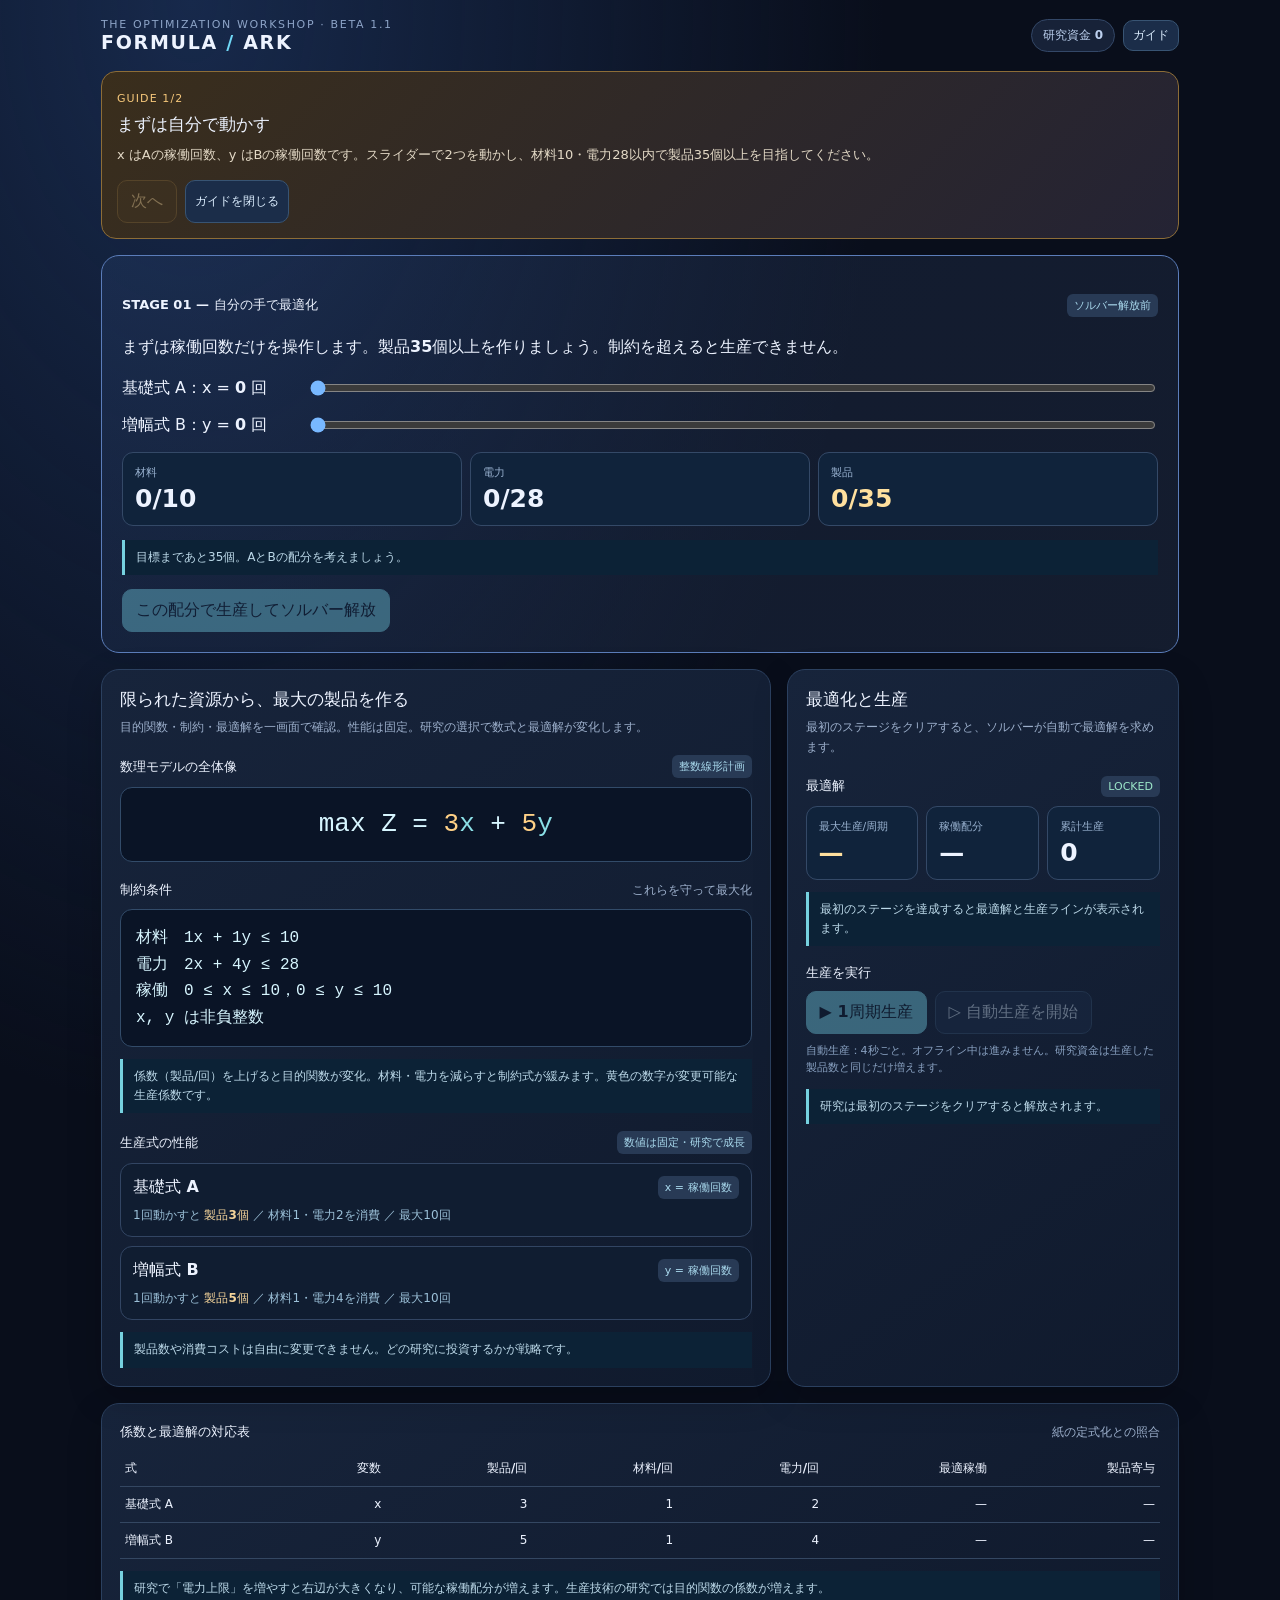
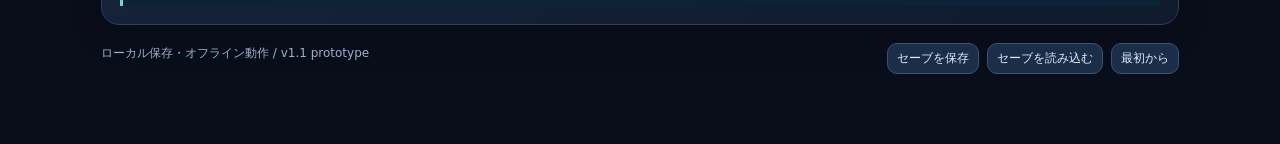
==== commit 4b573348: "Add files via upload" ====
--- a/index.html
+++ b/index.html
@@ -1 +1 @@
-<!doctype html><html lang="ja"><head><meta charset="utf-8"><meta name="viewport" content="width=device-width,initial-scale=1,viewport-fit=cover"><meta name="theme-color" content="#0a1020"><meta name="description" content="数式を組み立て、整数最適化を目で見て楽しむ生産パズル"><title>FORMULA / ARK — 数式工房</title><link rel="stylesheet" href="./styles.css"></head><body><div id="app"></div><script src="./core.js"></script><script src="./main.js"></script></body></html>
+<!doctype html><html lang="ja"><head><meta charset="utf-8"><meta name="viewport" content="width=device-width,initial-scale=1,viewport-fit=cover"><meta name="theme-color" content="#0a1020"><meta name="description" content="数式を組み立て、整数最適化を目で見て楽しむ生産パズル"><title>FORMULA / ARK — 数式工房</title><link rel="manifest" href="./manifest.webmanifest"><link rel="apple-touch-icon" href="./icons/apple-touch-icon.png"><link rel="stylesheet" href="./styles.css?v=1.1.0"></head><body><div id="app"></div><script src="./core.js?v=1.1.0"></script><script src="./main.js?v=1.1.0"></script><script>if("serviceWorker" in navigator){window.addEventListener("load",()=>navigator.serviceWorker.register("./sw.js?v=1.1.0").catch(console.warn));}</script></body></html>
--- a/styles.css
+++ b/styles.css
@@ -1 +1,4 @@
 :root{font-family:Inter,"Hiragino Kaku Gothic ProN","Yu Gothic",system-ui,sans-serif;color:#edf3ff;background:#090e1b;font-synthesis:none}*{box-sizing:border-box}body{margin:0;background:radial-gradient(ellipse at 15% 0%,#17294b 0%,transparent 45%),#090e1b;min-height:100vh}button,input{font:inherit}button{cursor:pointer}button:disabled{opacity:.38;cursor:not-allowed}button:focus-visible,input:focus-visible{outline:2px solid #77d9ff;outline-offset:2px}.wrap{max-width:1110px;margin:auto;padding:18px 16px 70px}.top{display:flex;justify-content:space-between;align-items:center;gap:12px;margin-bottom:18px}.brand{font-size:19px;letter-spacing:.09em;font-weight:850}.brand span{color:#70d8f6}.eyebrow{font-size:11px;color:#8da4c7;letter-spacing:.15em}.topright{display:flex;gap:8px;align-items:center}.pill{border:1px solid #334767;border-radius:30px;padding:7px 11px;font-size:12px;color:#bdd1ef;background:#172238}.btn{border:1px solid #385473;border-radius:10px;padding:10px 13px;color:#dceeff;background:#1b2d49;font-weight:650}.btn:hover{background:#284466}.btn.primary{color:#081527;background:#79d8ed;border-color:#79d8ed}.btn.gold{background:#443522;border-color:#866a3b;color:#ffe1a6}.btn.small{padding:6px 9px;font-size:12px}.btn:active{transform:translateY(1px)}.layout{display:grid;grid-template-columns:minmax(0,1.45fr) minmax(290px,.85fr);gap:16px}.panel{background:linear-gradient(145deg,#17243b,#101a2d);border:1px solid #2b405f;border-radius:18px;padding:18px;box-shadow:0 12px 35px #0003;min-width:0}.panel h2{font-size:17px;margin:0 0 6px}.sub{font-size:12px;color:#9cafcb;line-height:1.7}.section{display:flex;align-items:center;justify-content:space-between;gap:10px;margin:18px 0 9px}.section strong{font-size:13px}.equation{background:#0a1426;border:1px solid #324b69;border-radius:12px;padding:15px;text-align:center;font-family:ui-monospace,SFMono-Regular,Consolas,monospace;font-size:clamp(17px,3.3vw,26px);overflow-wrap:anywhere;line-height:1.65;color:#d7f6ff}.equation em{color:#ffd187;font-style:normal}.equation .v{color:#8be0e7}.rows{display:grid;gap:9px}.formula{background:#101d31;border:1px solid #324563;border-radius:12px;padding:12px}.formulahead{display:flex;align-items:center;justify-content:space-between;gap:8px}.tag{border-radius:6px;background:#283a55;color:#a9d9ed;font-size:11px;padding:4px 7px}.formulaline{display:flex;flex-wrap:wrap;align-items:center;gap:7px;margin-top:10px}.formulaline label{font-size:12px;color:#a8bcd9}.stepper{display:inline-flex;align-items:center;gap:7px;background:#0a1324;border:1px solid #344d6a;border-radius:9px;padding:3px}.stepper button{background:#223b58;border:0;color:#dcefff;border-radius:6px;width:28px;height:28px}.stepper b{min-width:24px;text-align:center}.formularesult{font-size:12px;color:#9bc0d8;margin-top:8px}.formularesult b{color:#f4d49a}.limits{display:grid;gap:10px}.limit{background:#0c182b;border-radius:11px;padding:11px}.limithead{display:flex;justify-content:space-between;font-size:12px;margin-bottom:7px}.track{height:9px;border-radius:9px;background:#2c3a52;overflow:hidden}.fill{height:100%;border-radius:9px;background:linear-gradient(90deg,#388fae,#7ae4e8);transition:width .4s}.fill.goldfill{background:linear-gradient(90deg,#a86e36,#ffd17d)}.fill.full{filter:brightness(1.2)}.resultgrid{display:grid;grid-template-columns:repeat(3,minmax(0,1fr));gap:8px}.metric{border:1px solid #344967;border-radius:11px;padding:12px;background:#10233b}.metric small{display:block;color:#98b1cf;font-size:11px}.metric strong{display:block;font-size:clamp(18px,3vw,25px);margin-top:4px;font-variant-numeric:tabular-nums}.metric.accent strong{color:#ffe09e}.factory{display:grid;gap:9px}.machine{background:#0c1729;border:1px solid #314562;border-radius:12px;padding:11px;position:relative;overflow:hidden}.machine .title{display:flex;justify-content:space-between;gap:10px;font-size:12px;margin-bottom:9px}.machine .out{font-size:12px;color:#a7d5e2}.pulses{display:flex;gap:4px;min-height:18px;flex-wrap:wrap}.pulse{height:12px;width:12px;border-radius:3px;background:#65c6dd;box-shadow:0 0 10px #48c2eb6a;animation:pulse 2.5s ease-in-out infinite;animation-delay:calc(var(--i)*90ms)}.pulse:nth-child(3n){background:#f3c67b;box-shadow:0 0 10px #f3c67b5a}@keyframes pulse{0%,100%{opacity:.3;transform:scale(.75)}50%{opacity:1;transform:scale(1)}}.fly{position:absolute;inset:auto 0 0 auto;width:8px;height:8px;background:#9deeff;border-radius:50%;animation:fly 1.3s ease-out forwards;pointer-events:none}@keyframes fly{from{right:18%;bottom:22%;opacity:1;transform:scale(1)}to{right:2%;bottom:85%;opacity:0;transform:scale(.2)}}.foot{color:#89a1c1;font-size:11px;margin-top:8px;line-height:1.6}.tutorial{border:1px solid #8d6d37;background:linear-gradient(135deg,#3a2e1c,#242334);border-radius:15px;padding:15px;margin-bottom:16px}.tutorial .step{color:#f5c77a;font-size:11px;letter-spacing:.1em}.tutorial h3{margin:7px 0;font-size:17px}.tutorial p{font-size:13px;color:#e3d9c6;line-height:1.75;margin:8px 0 13px}.tutorialactions{display:flex;gap:8px;flex-wrap:wrap}.hint{border-left:3px solid #76d1df;padding:8px 11px;background:#0c2236;color:#bcd9e9;font-size:12px;line-height:1.6;margin-top:12px}.actions{display:flex;gap:8px;flex-wrap:wrap}.research{display:grid;grid-template-columns:repeat(2,minmax(0,1fr));gap:9px}.research button{display:flex;flex-direction:column;align-items:start;gap:5px;text-align:left;padding:12px;background:#13243b;border:1px solid #344a68;border-radius:11px;color:#eaf4ff}.research button small{color:#9ab3d0}.research button b{color:#f3cd85}.contract{border:1px solid #3e536d;border-radius:12px;padding:13px;background:#0c1a2d}.contract h3{margin:4px 0;font-size:16px}.contract .progress{height:8px;background:#293a54;border-radius:8px;overflow:hidden;margin-top:10px}.contract .progress div{height:100%;background:#e9bd6d;transition:width .3s}.event{position:fixed;bottom:20px;left:50%;transform:translateX(-50%);padding:11px 17px;background:#e6c584;color:#1d2530;border-radius:10px;box-shadow:0 10px 25px #0008;z-index:5;font-size:13px;font-weight:750;max-width:90vw}.muted{color:#8da2c0}.divider{border:0;border-top:1px solid #30415a;margin:15px 0}.footer{margin-top:18px;display:flex;gap:8px;flex-wrap:wrap;justify-content:space-between}.modeltable{width:100%;border-collapse:collapse;font-size:12px}.modeltable td,.modeltable th{border-bottom:1px solid #344762;padding:9px 5px;text-align:right}.modeltable td:first-child,.modeltable th:first-child{text-align:left}.bad{color:#ffb1a4}.good{color:#9be6c9}@media(max-width:760px){.wrap{padding:12px 12px 55px}.layout{grid-template-columns:1fr}.panel{padding:14px}.top{align-items:start}.brand{font-size:16px}.topright{flex-direction:column;align-items:end}.equation{font-size:19px}.research{grid-template-columns:repeat(2,minmax(0,1fr))}}@media(prefers-reduced-motion:reduce){*,*::before,*::after{animation:none!important;transition:none!important}}
+
+/* v1.1: guided manual stage */
+.manualstage{margin:16px 0;padding:20px;border:1px solid #5b7dba;border-radius:18px;background:linear-gradient(135deg,rgba(54,87,145,.18),rgba(23,32,51,.8))}.manualstage p{line-height:1.8}.manualrow{display:flex;align-items:center;gap:16px;margin:16px 0}.manualrow label{min-width:170px}.manualrow input{flex:1;min-width:80px;accent-color:#78b8ff}.manualstage .hint{margin:14px 0}.manualstage .bad{color:#ff8080}@media(max-width:600px){.manualrow{display:block}.manualrow input{width:100%;margin-top:10px}}
